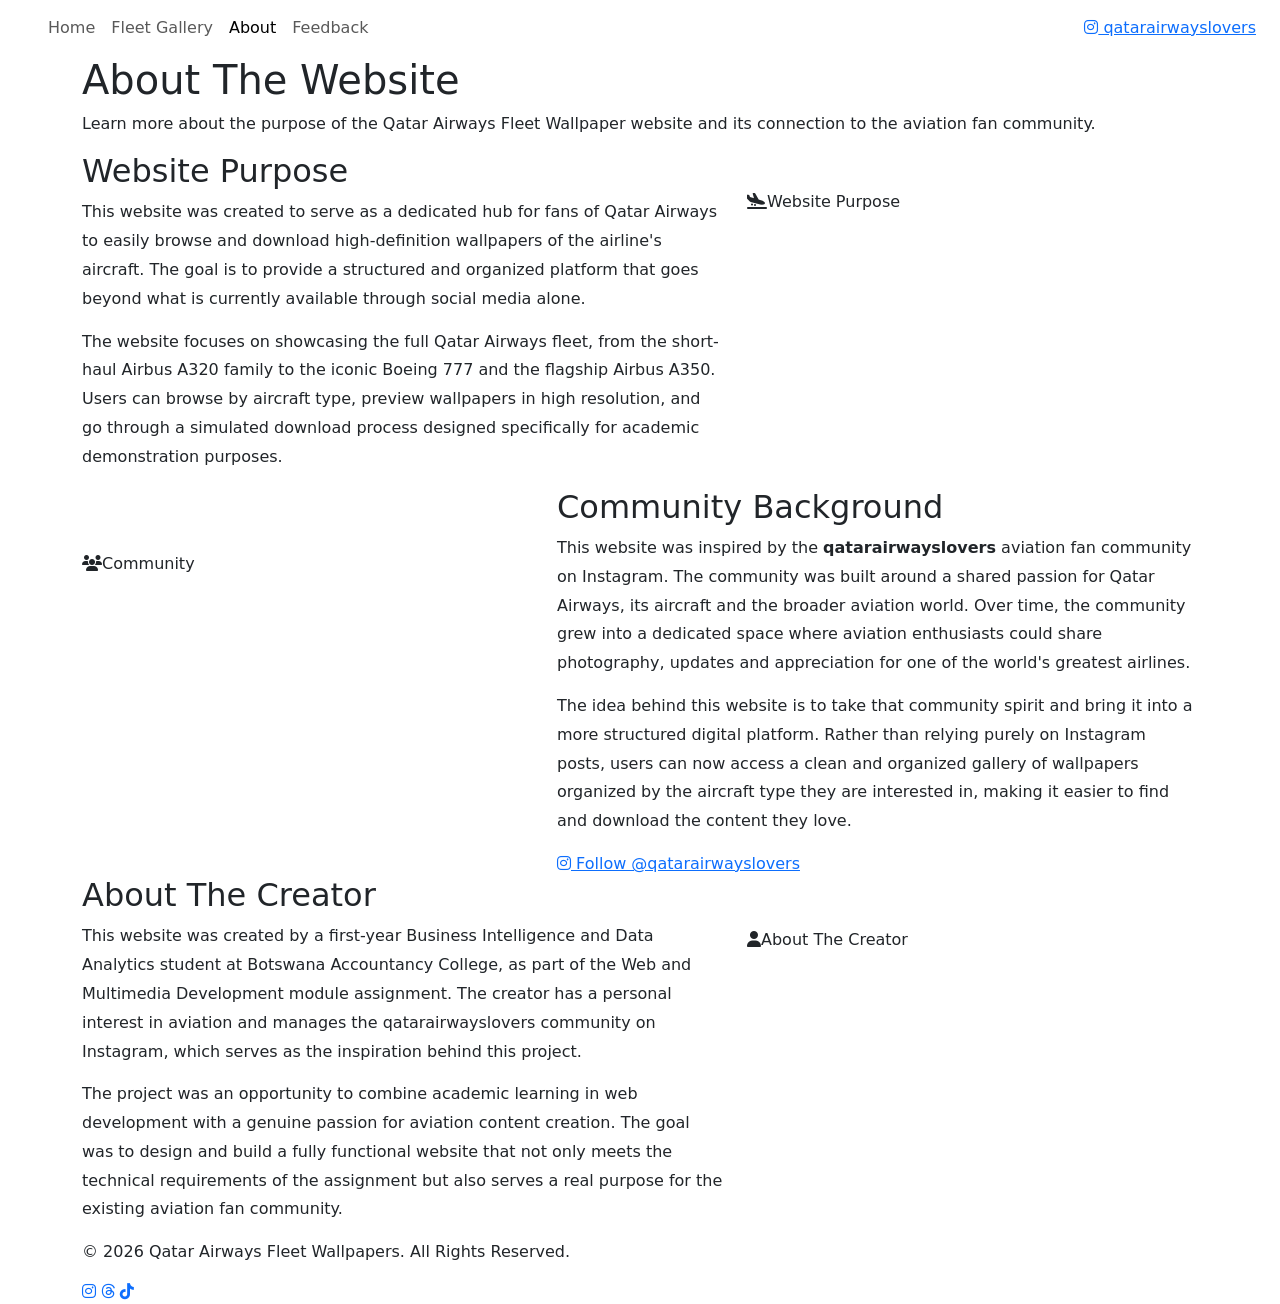
==== about.html @ 588c4b6b "Added actual wensite code" ====
<!DOCTYPE html>
<html lang="en">
<head>
  <meta charset="UTF-8">
  <meta name="viewport" content="width=device-width, initial-scale=1.0">
  <meta name="description" content="Learn about the Qatar Airways Fleet Wallpaper website and its connection to the aviation fan community.">
  <title>About — Qatar Airways Fleet Wallpapers</title>
  <link href="https://cdn.jsdelivr.net/npm/bootstrap@5.3.2/dist/css/bootstrap.min.css" rel="stylesheet">
  <link href="https://cdnjs.cloudflare.com/ajax/libs/font-awesome/6.5.0/css/all.min.css" rel="stylesheet">
  <link href="https://fonts.googleapis.com/css2?family=Inter:wght@300;400;500;600;700&display=swap" rel="stylesheet">
  <link rel="stylesheet" href="style.css">
</head>
<body>

<header>
  <nav class="navbar navbar-expand-lg site-nav" id="mainNav">
    <div class="container-fluid px-4">
      <a class="navbar-brand" href="index.html">
        <img src="assets/images/logo.jpeg" alt="Qatar Airways Lovers Community Logo" class="logo-img" onerror="this.style.display='none'">
      </a>
      <button class="navbar-toggler border-0" type="button" data-bs-toggle="collapse" data-bs-target="#navMenu" aria-controls="navMenu" aria-expanded="false" aria-label="Toggle navigation">
        <span class="navbar-toggler-icon"></span>
      </button>
      <div class="collapse navbar-collapse" id="navMenu">
        <ul class="navbar-nav me-auto mb-2 mb-lg-0">
          <li class="nav-item"><a class="nav-link" href="index.html">Home</a></li>
          <li class="nav-item"><a class="nav-link" href="fleet.html">Fleet Gallery</a></li>
          <li class="nav-item"><a class="nav-link active" aria-current="page" href="about.html">About</a></li>
          <li class="nav-item"><a class="nav-link" href="feedback.html">Feedback</a></li>
        </ul>
        <a href="https://instagram.com/qatarairwayslovers" target="_blank" rel="noopener noreferrer" class="ig-btn">
          <i class="fab fa-instagram"></i> qatarairwayslovers
        </a>
      </div>
    </div>
  </nav>
</header>

<main>

  <!-- PAGE BANNER -->
  <div class="page-banner">
    <div class="container">
      <h1 class="fade-up">About The Website</h1>
      <p class="fade-up delay-1">Learn more about the purpose of the Qatar Airways Fleet Wallpaper website and its connection to the aviation fan community.</p>
    </div>
  </div>

  <!-- WEBSITE PURPOSE -->
  <section class="about-section" id="purpose">
    <div class="container">
      <div class="row align-items-center gy-4">
        <div class="col-lg-7 fade-up">
          <h2 class="section-title">Website Purpose</h2>
          <p style="color:var(--grey-text); line-height:1.8; margin-bottom:14px;">
            This website was created to serve as a dedicated hub for fans of Qatar Airways to easily browse and download high-definition wallpapers of the airline's aircraft. The goal is to provide a structured and organized platform that goes beyond what is currently available through social media alone.
          </p>
          <p style="color:var(--grey-text); line-height:1.8;">
            The website focuses on showcasing the full Qatar Airways fleet, from the short-haul Airbus A320 family to the iconic Boeing 777 and the flagship Airbus A350. Users can browse by aircraft type, preview wallpapers in high resolution, and go through a simulated download process designed specifically for academic demonstration purposes.
          </p>
        </div>
        <div class="col-lg-5 fade-up delay-1">
          <div class="about-img-box">
            <img src="assets/images/about-purpose.jpg" alt="Qatar Airways aircraft on the tarmac" loading="lazy"
              onerror="this.outerHTML='<div class=\'img-ph\' style=\'height:260px\'><i class=\'fa fa-plane-arrival\'></i><span>Website Purpose</span></div>'">
          </div>
        </div>
      </div>
    </div>
  </section>

  <!-- COMMUNITY BACKGROUND -->
  <section class="about-section" id="community">
    <div class="container">
      <div class="row align-items-center gy-4 flex-lg-row-reverse">
        <div class="col-lg-7 fade-up">
          <h2 class="section-title">Community Background</h2>
          <p style="color:var(--grey-text); line-height:1.8; margin-bottom:14px;">
            This website was inspired by the <strong>qatarairwayslovers</strong> aviation fan community on Instagram. The community was built around a shared passion for Qatar Airways, its aircraft and the broader aviation world. Over time, the community grew into a dedicated space where aviation enthusiasts could share photography, updates and appreciation for one of the world's greatest airlines.
          </p>
          <p style="color:var(--grey-text); line-height:1.8;">
            The idea behind this website is to take that community spirit and bring it into a more structured digital platform. Rather than relying purely on Instagram posts, users can now access a clean and organized gallery of wallpapers organized by the aircraft type they are interested in, making it easier to find and download the content they love.
          </p>
          <div class="mt-3">
            <a href="https://instagram.com/qatarairwayslovers" target="_blank" rel="noopener noreferrer" class="ig-btn">
              <i class="fab fa-instagram"></i> Follow @qatarairwayslovers
            </a>
          </div>
        </div>
        <div class="col-lg-5 fade-up delay-1">
          <div class="about-img-box">
            <img src="assets/images/logo.jpeg" alt="Qatar Airways Lovers Aviation Community Logo" loading="lazy"
              onerror="this.outerHTML='<div class=\'img-ph\' style=\'height:260px\'><i class=\'fa fa-users\'></i><span>Community</span></div>'" style="object-fit:contain; padding:20px; background:#f5f5f5;">
          </div>
        </div>
      </div>
    </div>
  </section>

  <!-- ABOUT THE CREATOR -->
  <section class="about-section" id="creator">
    <div class="container">
      <div class="row align-items-center gy-4">
        <div class="col-lg-7 fade-up">
          <h2 class="section-title">About The Creator</h2>
          <p style="color:var(--grey-text); line-height:1.8; margin-bottom:14px;">
            This website was created by a first-year Business Intelligence and Data Analytics student at Botswana Accountancy College, as part of the Web and Multimedia Development module assignment. The creator has a personal interest in aviation and manages the qatarairwayslovers community on Instagram, which serves as the inspiration behind this project.
          </p>
          <p style="color:var(--grey-text); line-height:1.8;">
            The project was an opportunity to combine academic learning in web development with a genuine passion for aviation content creation. The goal was to design and build a fully functional website that not only meets the technical requirements of the assignment but also serves a real purpose for the existing aviation fan community.
          </p>
        </div>
        <div class="col-lg-5 fade-up delay-1">
          <div class="about-img-box">
            <img src="assets/images/about-creator.jpg" alt="Website creator" loading="lazy"
              onerror="this.outerHTML='<div class=\'img-ph\' style=\'height:260px\'><i class=\'fa fa-user\'></i><span>About The Creator</span></div>'">
          </div>
        </div>
      </div>
    </div>
  </section>

</main>

<footer class="site-footer">
  <div class="container">
    <div class="footer-inner">
      <address class="footer-copy">&copy; <time datetime="2026">2026</time> Qatar Airways Fleet Wallpapers. All Rights Reserved.</address>
      <nav aria-label="Social media links">
        <div class="footer-socials">
          <a href="https://instagram.com/qatarairwayslovers" target="_blank" rel="noopener noreferrer" class="social-link ig" aria-label="Instagram"><i class="fab fa-instagram"></i></a>
          <a href="#" class="social-link" aria-label="Threads"><i class="fab fa-threads"></i></a>
          <a href="#" class="social-link" aria-label="TikTok"><i class="fab fa-tiktok"></i></a>
        </div>
      </nav>
    </div>
  </div>
</footer>

<script src="https://cdn.jsdelivr.net/npm/bootstrap@5.3.2/dist/js/bootstrap.bundle.min.js"></script>
<script src="script.js"></script>
</body>
</html>
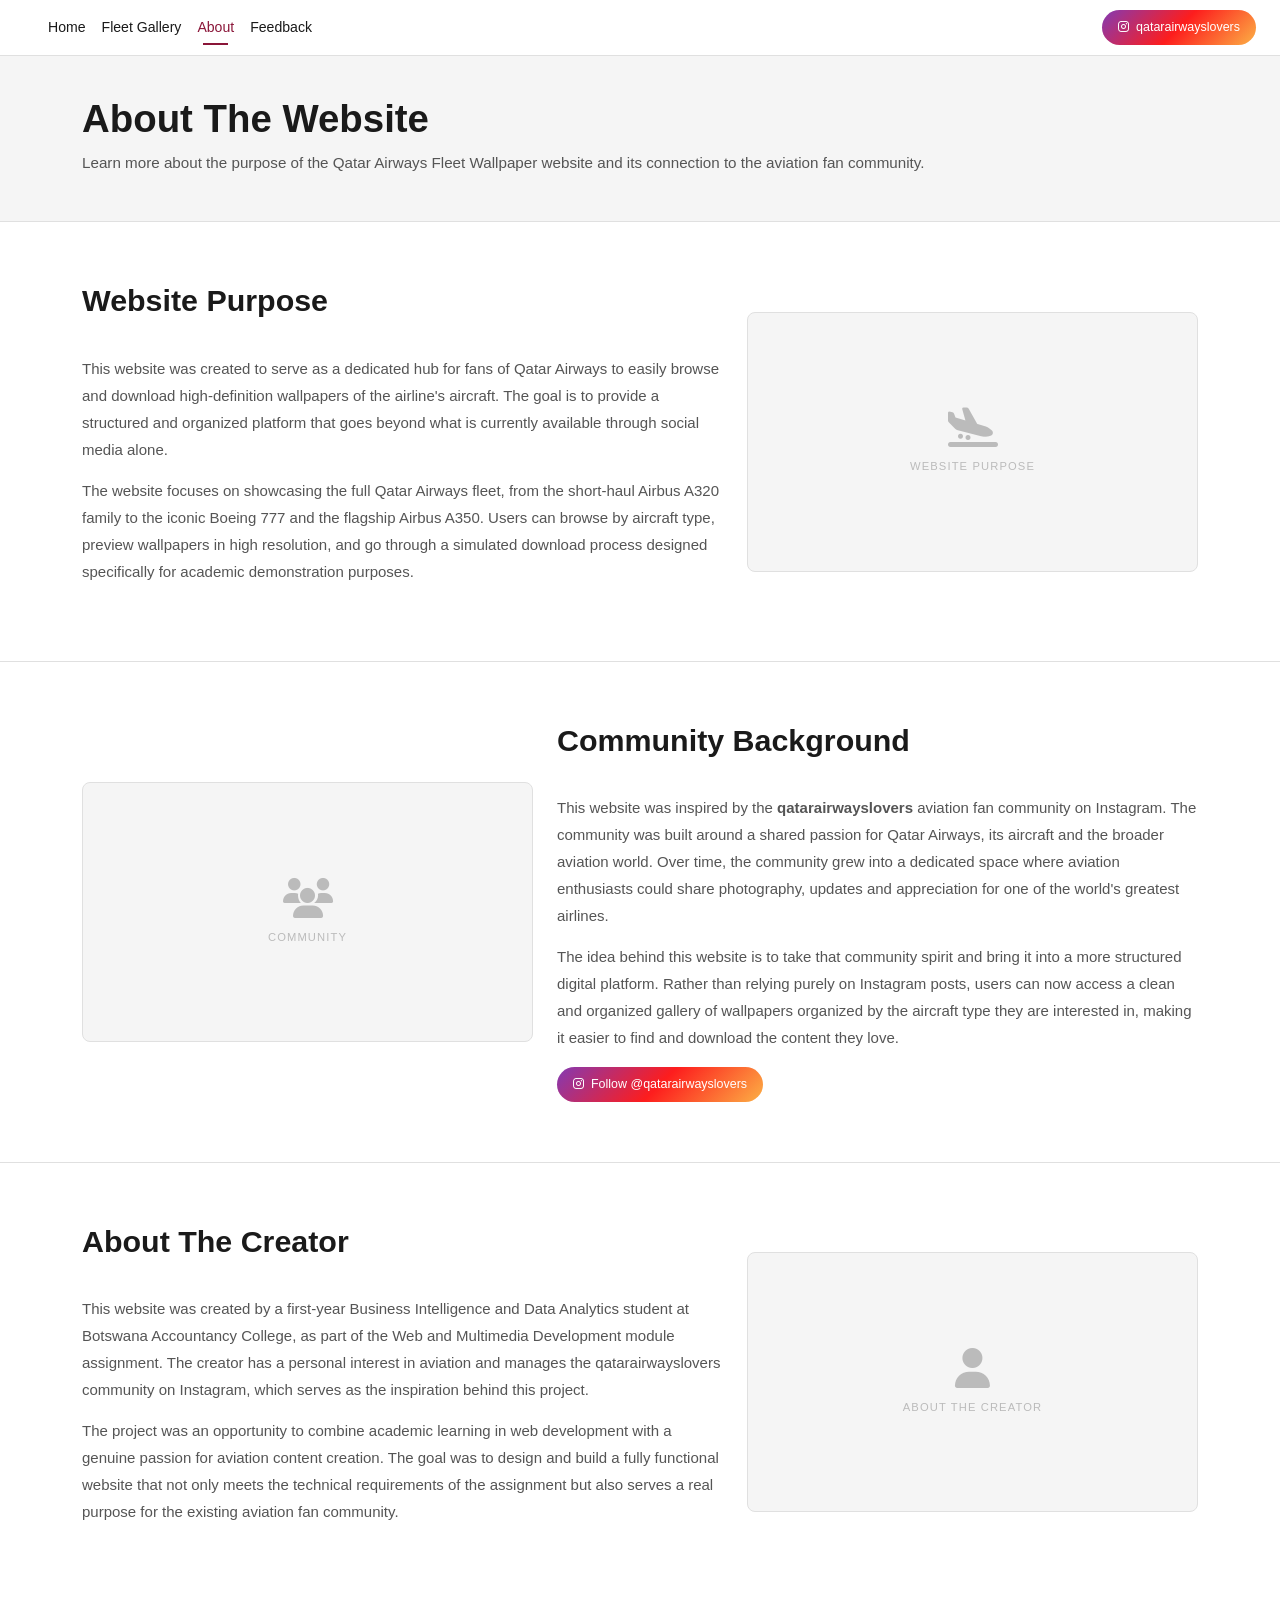
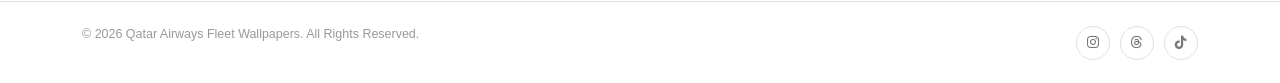
==== commit 88e2007d: "Updated WMD Website" ====
--- a/about.html
+++ b/about.html
@@ -8,7 +8,7 @@
   <link href="https://cdn.jsdelivr.net/npm/bootstrap@5.3.2/dist/css/bootstrap.min.css" rel="stylesheet">
   <link href="https://cdnjs.cloudflare.com/ajax/libs/font-awesome/6.5.0/css/all.min.css" rel="stylesheet">
   <link href="https://fonts.googleapis.com/css2?family=Inter:wght@300;400;500;600;700&display=swap" rel="stylesheet">
-  <link rel="stylesheet" href="style.css">
+  <link rel="stylesheet" href="css/style.css">
 </head>
 <body>
 
@@ -24,7 +24,7 @@
       <div class="collapse navbar-collapse" id="navMenu">
         <ul class="navbar-nav me-auto mb-2 mb-lg-0">
           <li class="nav-item"><a class="nav-link" href="index.html">Home</a></li>
-          <li class="nav-item"><a class="nav-link" href="fleet.html">Fleet Gallery</a></li>
+          <li class="nav-item"><a class="nav-link" href="fleet gallery.html">Fleet Gallery</a></li>
           <li class="nav-item"><a class="nav-link active" aria-current="page" href="about.html">About</a></li>
           <li class="nav-item"><a class="nav-link" href="feedback.html">Feedback</a></li>
         </ul>
@@ -137,7 +137,6 @@
   </div>
 </footer>
 
-<script src="https://cdn.jsdelivr.net/npm/bootstrap@5.3.2/dist/js/bootstrap.bundle.min.js"></script>
-<script src="script.js"></script>
+<script src="js/main.js"></script>
 </body>
 </html>
--- a/css/style.css
+++ b/css/style.css
@@ -0,0 +1,177 @@
+/* Qatar Airways Fleet Wallpapers — style.css | BIDA25-238 */
+:root{--maroon:#8A1538;--maroon-dark:#6B1029;--dark:#1a1a1a;--white:#fff;--grey-bg:#f5f5f5;--grey-mid:#e0e0e0;--grey-text:#555;--font:'Inter',sans-serif;--radius:8px;--tr:0.35s ease;--sh:0 4px 18px rgba(0,0,0,.10);--sh-lg:0 12px 36px rgba(0,0,0,.16)}
+*,*::before,*::after{box-sizing:border-box;margin:0;padding:0}
+html{scroll-behavior:smooth}
+body{font-family:var(--font);font-size:15px;color:var(--dark);background:var(--white);line-height:1.65}
+a{text-decoration:none;color:inherit}
+img{max-width:100%;display:block}
+address{font-style:normal}
+/* NAV */
+.site-nav{position:sticky;top:0;z-index:999;background:var(--white);border-bottom:1px solid var(--grey-mid);padding:10px 0;transition:box-shadow var(--tr)}
+.site-nav.scrolled{box-shadow:var(--sh)}
+.site-nav .logo-img{width:32px;height:32px;border-radius:50%;object-fit:cover;border:1px solid var(--grey-mid)}
+.site-nav .nav-link{font-size:.88rem;font-weight:500;color:var(--dark);padding:6px 14px;position:relative;transition:color var(--tr)}
+.site-nav .nav-link::after{content:'';position:absolute;bottom:0;left:14px;width:0;height:2px;background:var(--maroon);transition:width var(--tr)}
+.site-nav .nav-link:hover,.site-nav .nav-link.active{color:var(--maroon)}
+.site-nav .nav-link:hover::after,.site-nav .nav-link.active::after{width:calc(100% - 28px)}
+.ig-btn{display:inline-flex;align-items:center;gap:7px;background:linear-gradient(135deg,#833ab4,#fd1d1d,#fcb045);color:#fff;font-size:.78rem;font-weight:500;padding:7px 16px;border-radius:50px;transition:transform var(--tr),box-shadow var(--tr)}
+.ig-btn:hover{color:#fff;transform:translateY(-2px);box-shadow:0 6px 18px rgba(253,29,29,.3)}
+/* BANNER */
+.page-banner{background:var(--grey-bg);border-bottom:1px solid var(--grey-mid);padding:40px 0 30px}
+.page-banner h1{font-size:clamp(1.6rem,3.5vw,2.4rem);font-weight:700;margin-bottom:8px}
+.page-banner p{font-size:.95rem;color:var(--grey-text)}
+/* SECTION TITLE */
+.section-title{font-size:clamp(1.3rem,3vw,1.9rem);font-weight:700;margin-bottom:36px}
+/* BUTTONS */
+.btn-dark-pill{display:inline-block;background:var(--dark);color:var(--white);font-size:.83rem;font-weight:600;padding:11px 26px;border-radius:50px;border:2px solid var(--dark);transition:background var(--tr),color var(--tr),border-color var(--tr),transform var(--tr)}
+.btn-dark-pill:hover{background:var(--maroon);border-color:var(--maroon);color:var(--white);transform:translateY(-2px)}
+.btn-outline-pill{display:inline-block;background:transparent;color:var(--dark);font-size:.83rem;font-weight:500;padding:11px 26px;border-radius:50px;border:2px solid var(--grey-mid);transition:border-color var(--tr),color var(--tr),transform var(--tr)}
+.btn-outline-pill:hover{border-color:var(--dark);color:var(--dark);transform:translateY(-2px)}
+.btn-maroon{display:inline-flex;align-items:center;gap:8px;background:var(--maroon);color:var(--white);font-size:.83rem;font-weight:600;padding:11px 26px;border-radius:50px;border:2px solid var(--maroon);cursor:pointer;transition:background var(--tr),transform var(--tr),box-shadow var(--tr)}
+.btn-maroon:hover{background:var(--maroon-dark);color:var(--white);transform:translateY(-2px);box-shadow:0 6px 20px rgba(138,21,56,.3)}
+/* HERO */
+.hero-section{padding:80px 0 70px}
+.hero-title{font-size:clamp(2rem,5vw,3rem);font-weight:700;line-height:1.1;margin-bottom:18px}
+.hero-sub{font-size:1rem;color:var(--grey-text);margin-bottom:28px}
+.hero-tagline{font-size:.85rem;color:#999;font-style:italic;margin-top:16px}
+.hero-img-box{border-radius:var(--radius);overflow:hidden;background:var(--grey-bg);border:1px solid var(--grey-mid)}
+.hero-img-box img{width:100%;height:360px;object-fit:cover;transition:transform .7s ease}
+.hero-img-box:hover img{transform:scale(1.04)}
+/* PLACEHOLDER */
+.img-ph{display:flex;flex-direction:column;align-items:center;justify-content:center;gap:10px;color:#bbb;background:var(--grey-bg)}
+.img-ph i{font-size:2.5rem}
+.img-ph span{font-size:.7rem;letter-spacing:.1em;text-transform:uppercase}
+/* FLEET CARDS */
+.fleet-section{padding:70px 0}
+.wallpapers-section{padding:70px 0;background:var(--grey-bg)}
+.fleet-card{border:1px solid var(--grey-mid);border-radius:var(--radius);overflow:hidden;background:var(--white);box-shadow:var(--sh);height:100%;transition:transform var(--tr),box-shadow var(--tr),border-color var(--tr)}
+.fleet-card:hover{transform:translateY(-8px);box-shadow:var(--sh-lg);border-color:rgba(138,21,56,.25)}
+.fleet-card-img{overflow:hidden;height:200px;background:var(--grey-bg)}
+.fleet-card-img img{width:100%;height:100%;object-fit:cover;transition:transform .7s ease}
+.fleet-card:hover .fleet-card-img img{transform:scale(1.08)}
+.fleet-card-body{padding:20px}
+.fleet-card-title{font-size:1.05rem;font-weight:700;margin-bottom:14px}
+/* WALLPAPER CARDS */
+.wp-card{border:1px solid var(--grey-mid);border-radius:var(--radius);overflow:hidden;background:var(--white);box-shadow:var(--sh);transition:transform var(--tr),box-shadow var(--tr)}
+.wp-card:hover{transform:translateY(-6px);box-shadow:var(--sh-lg)}
+.wp-img-wrap{position:relative;overflow:hidden;height:190px;background:var(--grey-bg)}
+.wp-img-wrap img{width:100%;height:100%;object-fit:cover;transition:transform .7s ease}
+.wp-card:hover .wp-img-wrap img{transform:scale(1.07)}
+.wp-overlay{position:absolute;inset:0;background:rgba(0,0,0,.48);display:flex;align-items:center;justify-content:center;opacity:0;transition:opacity var(--tr)}
+.wp-card:hover .wp-overlay{opacity:1}
+.wp-caption{font-size:.85rem;color:var(--grey-text);padding:12px 16px;text-align:center}
+/* START BROWSING */
+.btn-start-browsing{background:var(--grey-bg);color:var(--dark);font-size:1.05rem;font-weight:600;padding:16px 60px;border-radius:var(--radius);border:1px solid var(--grey-mid);display:inline-block;transition:background var(--tr),color var(--tr),transform var(--tr),box-shadow var(--tr)}
+.btn-start-browsing:hover{background:var(--dark);color:var(--white);transform:translateY(-3px);box-shadow:var(--sh-lg)}
+/* GALLERY */
+.gallery-section{padding:60px 0}
+.search-wrap{display:flex;gap:12px;flex-wrap:wrap;justify-content:flex-end;margin-bottom:40px}
+.search-input{flex:1;min-width:180px;max-width:280px;padding:10px 16px;border:1px solid var(--grey-mid);border-radius:50px;font-size:.88rem;background:var(--white);transition:border-color var(--tr),box-shadow var(--tr)}
+.search-input:focus{outline:none;border-color:var(--maroon);box-shadow:0 0 0 3px rgba(138,21,56,.1)}
+.filter-select{padding:10px 16px;border:1px solid var(--grey-mid);border-radius:50px;font-size:.88rem;background:var(--white);cursor:pointer}
+.aircraft-cat-card{border:1px solid var(--grey-mid);border-radius:var(--radius);overflow:hidden;background:var(--white);text-align:center;cursor:pointer;box-shadow:var(--sh);transition:transform var(--tr),box-shadow var(--tr),border-color var(--tr)}
+.aircraft-cat-card:hover{transform:translateY(-6px);box-shadow:var(--sh-lg);border-color:rgba(138,21,56,.2)}
+.aircraft-cat-img{height:160px;background:var(--grey-bg);overflow:hidden}
+.aircraft-cat-img img{width:100%;height:100%;object-fit:cover;transition:transform .7s ease}
+.aircraft-cat-card:hover .aircraft-cat-img img{transform:scale(1.08)}
+.aircraft-cat-label{display:inline-block;background:var(--dark);color:var(--white);font-size:.82rem;font-weight:600;padding:8px 20px;border-radius:50px;margin:14px 0 16px;transition:background var(--tr)}
+.aircraft-cat-card:hover .aircraft-cat-label{background:var(--maroon)}
+.explore-card{border:1px solid var(--grey-mid);border-radius:var(--radius);background:var(--grey-bg);text-align:center;padding:28px 20px;transition:transform var(--tr),box-shadow var(--tr)}
+.explore-card:hover{transform:translateY(-4px);box-shadow:var(--sh)}
+.explore-card-img{height:120px;background:var(--grey-mid);border-radius:var(--radius);display:flex;align-items:center;justify-content:center;margin-bottom:14px}
+.explore-card-img i{font-size:2.5rem;color:#bbb}
+.explore-label{font-size:.85rem;color:var(--grey-text);margin-bottom:14px}
+.explore-browse-btn{display:block;width:100%;background:var(--grey-mid);color:var(--dark);font-size:1rem;font-weight:600;padding:11px;border-radius:var(--radius);border:none;cursor:pointer;transition:background var(--tr),color var(--tr)}
+.explore-browse-btn:hover{background:var(--dark);color:var(--white)}
+/* ABOUT */
+.about-section{padding:60px 0;border-bottom:1px solid var(--grey-mid)}
+.about-section:last-of-type{border-bottom:none}
+.about-img-box{background:var(--grey-bg);border:1px solid var(--grey-mid);border-radius:var(--radius);height:260px;display:flex;align-items:center;justify-content:center;overflow:hidden}
+.about-img-box img{width:100%;height:100%;object-fit:cover}
+/* FEEDBACK */
+.feedback-section{padding:60px 0}
+.feedback-card{background:var(--grey-bg);border:1px solid var(--grey-mid);border-radius:var(--radius);padding:32px}
+.feedback-card-header{display:flex;align-items:flex-start;gap:14px;margin-bottom:24px}
+.chat-icon{width:52px;height:52px;border:1px solid var(--grey-mid);background:var(--white);border-radius:var(--radius);display:flex;align-items:center;justify-content:center;font-size:1.4rem;flex-shrink:0}
+.feedback-card-header h3{font-size:1.1rem;font-weight:700;margin-bottom:4px}
+.feedback-card-header p{font-size:.85rem;color:var(--grey-text)}
+.form-label{font-size:.85rem;font-weight:600;margin-bottom:5px;display:block}
+.form-control{width:100%;padding:10px 14px;border:1px solid var(--grey-mid);border-radius:var(--radius);font-size:.88rem;background:var(--white);font-family:var(--font);transition:border-color var(--tr),box-shadow var(--tr)}
+.form-control:focus{outline:none;border-color:var(--maroon);box-shadow:0 0 0 3px rgba(138,21,56,.1)}
+.form-group{margin-bottom:16px}
+.form-error{font-size:.75rem;color:#c0392b;margin-top:4px;display:none}
+.form-error.show{display:block}
+.form-note{font-size:.75rem;color:#aaa;margin-top:8px}
+.info-sidebar{display:flex;flex-direction:column;gap:0}
+.info-card{background:var(--grey-bg);border:1px solid var(--grey-mid);padding:18px 20px}
+.info-card:first-child{border-radius:var(--radius) var(--radius) 0 0}
+.info-card:last-child{border-radius:0 0 var(--radius) var(--radius)}
+.info-card+.info-card{border-top:none}
+.info-header{font-weight:700;font-size:.88rem;margin-bottom:6px;color:var(--dark)}
+.info-icon-row{display:flex;align-items:center;gap:10px;margin-bottom:6px}
+.icon-circle{width:36px;height:36px;border-radius:50%;display:flex;align-items:center;justify-content:center;font-size:.9rem;flex-shrink:0}
+.ic-blue{background:#dbeafe;color:#1e40af}
+.ic-dark{background:var(--dark);color:var(--white)}
+.ic-clock{background:#f3f4f6;color:var(--dark)}
+.ic-ig{background:linear-gradient(135deg,#833ab4,#fd1d1d,#fcb045);color:var(--white)}
+.info-card p{font-size:.82rem;color:var(--grey-text)}
+/* AIRCRAFT DETAIL */
+.aircraft-section{padding:60px 0}
+.aircraft-main-img{background:var(--grey-bg);border:1px solid var(--grey-mid);border-radius:var(--radius);overflow:hidden;height:340px;display:flex;align-items:center;justify-content:center}
+.aircraft-main-img img{width:100%;height:100%;object-fit:cover;transition:opacity .3s ease}
+.thumb-strip{display:flex;gap:8px;margin-top:10px}
+.thumb-item{flex:1;height:62px;background:var(--grey-bg);border:2px solid var(--grey-mid);border-radius:6px;overflow:hidden;cursor:pointer;transition:border-color var(--tr)}
+.thumb-item:hover,.thumb-item.active-thumb{border-color:var(--maroon)}
+.thumb-item img{width:100%;height:100%;object-fit:cover}
+.wallpaper-info-panel{background:var(--grey-bg);border:1px solid var(--grey-mid);border-radius:var(--radius);padding:22px;height:100%}
+.wallpaper-info-panel h3{font-size:1rem;font-weight:700;margin-bottom:14px}
+.info-row{margin-bottom:10px;font-size:.88rem}
+.info-row strong{font-weight:600}
+.thumb-gallery{display:grid;grid-template-columns:repeat(4,1fr);gap:10px}
+.thumb-gallery-item{background:var(--grey-bg);border:1px solid var(--grey-mid);border-radius:6px;height:90px;overflow:hidden;cursor:pointer;transition:border-color var(--tr),transform var(--tr)}
+.thumb-gallery-item:hover{border-color:var(--maroon);transform:scale(1.04)}
+.thumb-gallery-item img{width:100%;height:100%;object-fit:cover}
+.more-wallpaper-card{border:1px solid var(--grey-mid);border-radius:var(--radius);overflow:hidden;background:var(--white);box-shadow:var(--sh);transition:transform var(--tr),box-shadow var(--tr)}
+.more-wallpaper-card:hover{transform:translateY(-5px);box-shadow:var(--sh-lg)}
+.more-wp-img{height:140px;background:var(--grey-bg);display:flex;align-items:center;justify-content:center;overflow:hidden}
+.more-wp-img img{width:100%;height:100%;object-fit:cover}
+.more-wp-body{padding:14px}
+.more-wp-title{font-size:.92rem;font-weight:700;margin-bottom:3px}
+.more-wp-sub{font-size:.78rem;color:var(--grey-text)}
+/* DOWNLOAD */
+.download-section{padding:60px 0}
+.download-preview{background:var(--grey-bg);border:1px solid var(--grey-mid);border-radius:var(--radius);height:300px;display:flex;align-items:center;justify-content:center;overflow:hidden}
+.download-preview img{width:100%;height:100%;object-fit:cover}
+.dl-res-label{text-align:center;font-size:1rem;color:#aaa;font-weight:500;margin-top:10px}
+.order-panel{background:var(--grey-bg);border:1px solid var(--grey-mid);border-radius:var(--radius);padding:22px;height:100%}
+.order-panel h4{font-size:1rem;font-weight:700;text-align:center;margin-bottom:18px}
+.order-row{margin-bottom:12px;font-size:.88rem}
+.order-row strong{font-weight:600}
+.order-line{height:1px;background:var(--grey-mid);margin:16px 0}
+.order-payment p{font-size:.85rem;color:var(--grey-text);margin-top:4px}
+.user-info-card{background:var(--grey-bg);border:1px solid var(--grey-mid);border-radius:var(--radius);padding:26px}
+.user-info-card h3{font-size:1.05rem;font-weight:700;margin-bottom:20px}
+.confirm-row{display:flex;align-items:center;justify-content:space-between;flex-wrap:wrap;gap:10px;margin-top:6px}
+.sim-note{font-size:.75rem;color:#aaa}
+/* TOAST */
+.toast-msg{position:fixed;bottom:28px;right:28px;z-index:9999;background:#166534;color:#fff;padding:14px 22px;border-radius:var(--radius);font-size:.88rem;font-weight:500;box-shadow:var(--sh-lg);transform:translateY(80px);opacity:0;transition:transform .4s ease,opacity .4s ease}
+.toast-msg.show{transform:translateY(0);opacity:1}
+/* FOOTER */
+.site-footer{background:var(--white);border-top:1px solid var(--grey-mid);padding:22px 0}
+.footer-inner{display:flex;align-items:center;justify-content:space-between;flex-wrap:wrap;gap:12px}
+.footer-copy{font-size:.78rem;color:#999}
+.footer-socials{display:flex;gap:10px}
+.social-link{width:34px;height:34px;border-radius:50%;border:1px solid var(--grey-mid);display:flex;align-items:center;justify-content:center;color:#777;font-size:.85rem;transition:border-color var(--tr),color var(--tr),transform var(--tr)}
+.social-link:hover{border-color:var(--dark);color:var(--dark);transform:translateY(-2px)}
+.social-link.ig:hover{background:linear-gradient(135deg,#833ab4,#fd1d1d,#fcb045);border-color:transparent;color:#fff}
+/* ANIMATIONS */
+@keyframes fadeUp{from{opacity:0;transform:translateY(28px)}to{opacity:1;transform:translateY(0)}}
+.fade-up{opacity:0;transform:translateY(28px);transition:opacity .7s ease,transform .7s ease}
+.fade-up.visible{opacity:1;transform:translateY(0)}
+.delay-1{transition-delay:.12s}
+.delay-2{transition-delay:.24s}
+.delay-3{transition-delay:.36s}
+/* MEDIA QUERIES */
+@media(max-width:991px){.ig-btn{font-size:.72rem;padding:6px 12px}.hero-section{padding:55px 0 45px}.hero-title{font-size:2.2rem}}
+@media(max-width:767px){.hero-title{font-size:1.8rem}.hero-img-box img{height:240px}.fleet-section,.wallpapers-section{padding:50px 0}.thumb-gallery{grid-template-columns:repeat(2,1fr)}.footer-inner{justify-content:center;text-align:center}.feedback-card{padding:22px}.user-info-card{padding:20px}}
+@media(max-width:480px){.hero-title{font-size:1.6rem}.btn-dark-pill,.btn-outline-pill{display:block;width:100%;text-align:center}.btn-start-browsing{padding:14px 30px}.thumb-gallery{grid-template-columns:1fr 1fr}}
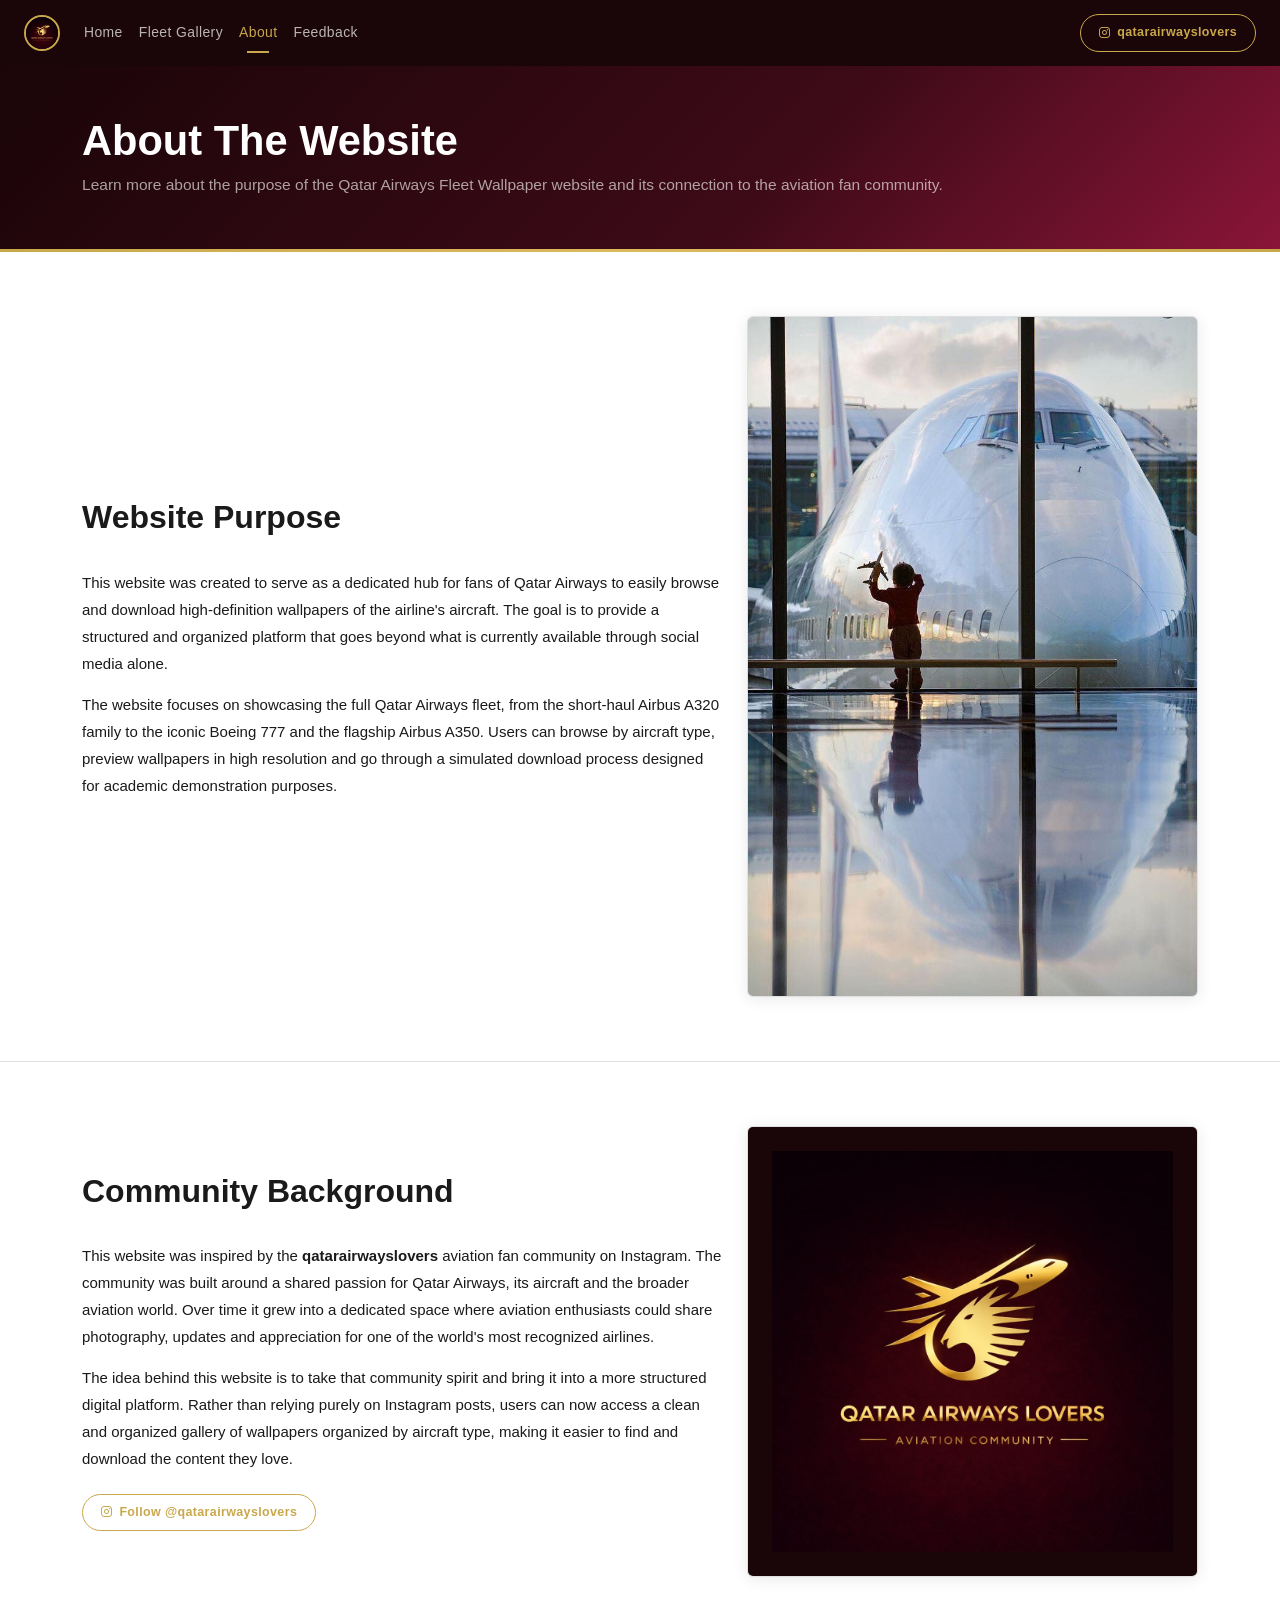
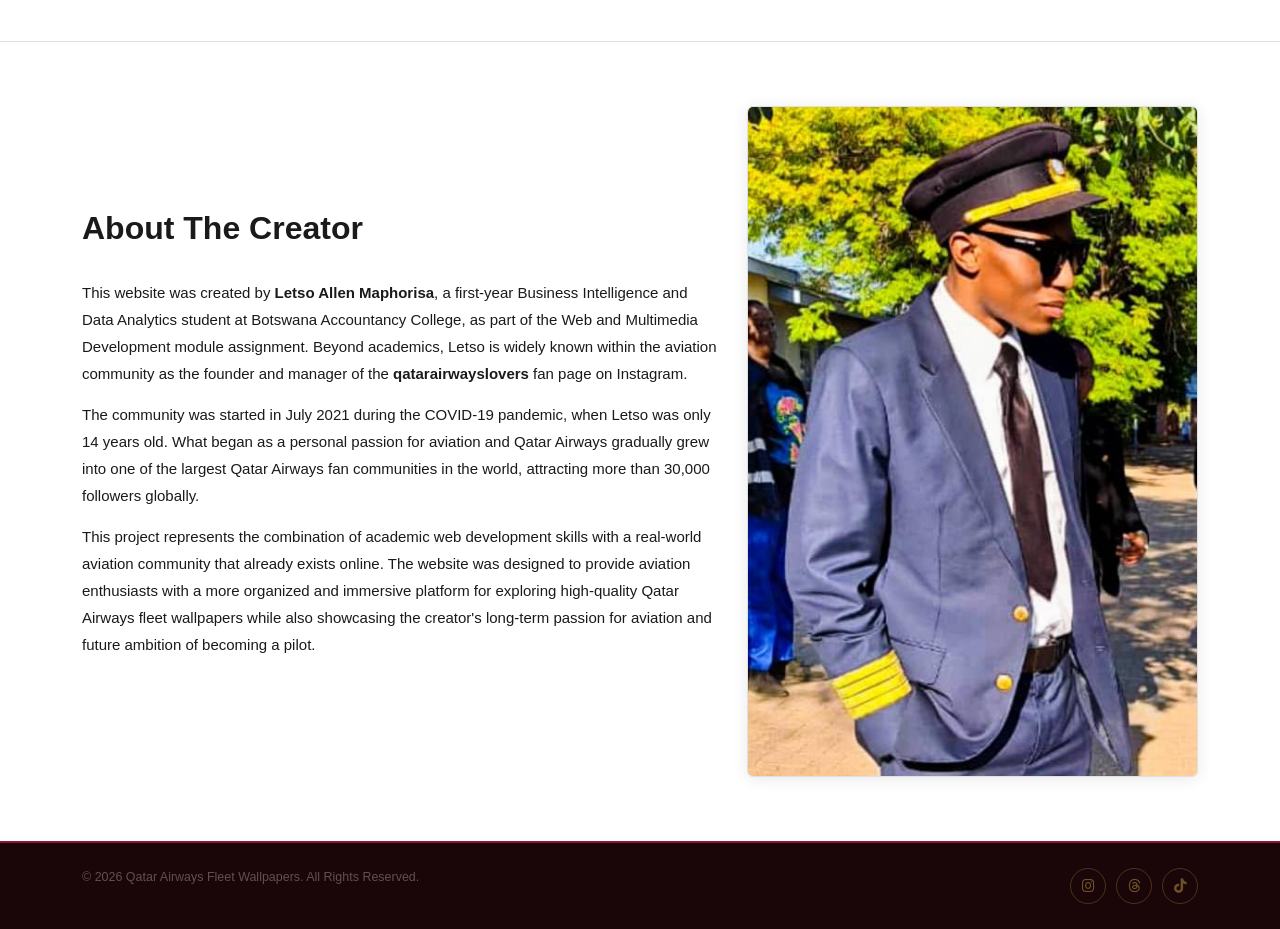
==== commit 7864d914: "Complete Full Website Updates" ====
--- a/about.html
+++ b/about.html
@@ -3,34 +3,88 @@
 <head>
   <meta charset="UTF-8">
   <meta name="viewport" content="width=device-width, initial-scale=1.0">
-  <meta name="description" content="Learn about the Qatar Airways Fleet Wallpaper website and its connection to the aviation fan community.">
   <title>About — Qatar Airways Fleet Wallpapers</title>
+
   <link href="https://cdn.jsdelivr.net/npm/bootstrap@5.3.2/dist/css/bootstrap.min.css" rel="stylesheet">
   <link href="https://cdnjs.cloudflare.com/ajax/libs/font-awesome/6.5.0/css/all.min.css" rel="stylesheet">
   <link href="https://fonts.googleapis.com/css2?family=Inter:wght@300;400;500;600;700&display=swap" rel="stylesheet">
+
   <link rel="stylesheet" href="css/style.css">
+
+  <style>
+    /* All about-img-box containers grow to fit their image fully —
+       no fixed height, no cropping, no object-fit tricks needed. */
+    .about-img-box {
+      border-radius: var(--radius, 12px);
+      overflow: hidden;
+      height: auto;
+      background: var(--light-grey, #f5f5f5);
+      box-shadow: var(--shadow, 0 4px 20px rgba(0,0,0,.08));
+    }
+
+    .about-img-box img {
+      width: 100%;
+      height: auto;
+      display: block;
+    }
+
+    /* Community logo — dark background with padding */
+    #community .about-img-box img {
+      padding: 24px;
+      background: #1a0508;
+    }
+  </style>
 </head>
+
 <body>
 
 <header>
   <nav class="navbar navbar-expand-lg site-nav" id="mainNav">
     <div class="container-fluid px-4">
+
       <a class="navbar-brand" href="index.html">
-        <img src="assets/images/logo.jpeg" alt="Qatar Airways Lovers Community Logo" class="logo-img" onerror="this.style.display='none'">
+        <img src="images/qr lovers logo/QR Lovers Community Logo.jpeg"
+             alt="Qatar Airways Lovers Logo"
+             class="logo-img"
+             onerror="this.style.display='none'">
       </a>
-      <button class="navbar-toggler border-0" type="button" data-bs-toggle="collapse" data-bs-target="#navMenu" aria-controls="navMenu" aria-expanded="false" aria-label="Toggle navigation">
+
+      <button class="navbar-toggler border-0"
+              type="button"
+              data-bs-toggle="collapse"
+              data-bs-target="#navMenu"
+              aria-expanded="false"
+              aria-label="Toggle navigation">
         <span class="navbar-toggler-icon"></span>
       </button>
+
       <div class="collapse navbar-collapse" id="navMenu">
+
         <ul class="navbar-nav me-auto mb-2 mb-lg-0">
-          <li class="nav-item"><a class="nav-link" href="index.html">Home</a></li>
-          <li class="nav-item"><a class="nav-link" href="fleet gallery.html">Fleet Gallery</a></li>
-          <li class="nav-item"><a class="nav-link active" aria-current="page" href="about.html">About</a></li>
-          <li class="nav-item"><a class="nav-link" href="feedback.html">Feedback</a></li>
+          <li class="nav-item">
+            <a class="nav-link" href="index.html">Home</a>
+          </li>
+
+          <li class="nav-item">
+            <a class="nav-link" href="fleet gallery.html">Fleet Gallery</a>
+          </li>
+
+          <li class="nav-item">
+            <a class="nav-link active" aria-current="page" href="about.html">About</a>
+          </li>
+
+          <li class="nav-item">
+            <a class="nav-link" href="feedback.html">Feedback</a>
+          </li>
         </ul>
-        <a href="https://instagram.com/qatarairwayslovers" target="_blank" rel="noopener noreferrer" class="ig-btn">
+
+        <a href="https://instagram.com/qatarairwayslovers"
+           target="_blank"
+           rel="noopener noreferrer"
+           class="ig-btn">
           <i class="fab fa-instagram"></i> qatarairwayslovers
         </a>
+
       </div>
     </div>
   </nav>
@@ -42,101 +96,243 @@
   <div class="page-banner">
     <div class="container">
       <h1 class="fade-up">About The Website</h1>
-      <p class="fade-up delay-1">Learn more about the purpose of the Qatar Airways Fleet Wallpaper website and its connection to the aviation fan community.</p>
+
+      <p class="fade-up delay-1">
+        Learn more about the purpose of the Qatar Airways Fleet Wallpaper website
+        and its connection to the aviation fan community.
+      </p>
     </div>
   </div>
 
   <!-- WEBSITE PURPOSE -->
   <section class="about-section" id="purpose">
     <div class="container">
+
       <div class="row align-items-center gy-4">
+
+        <!-- TEXT -->
         <div class="col-lg-7 fade-up">
+
           <h2 class="section-title">Website Purpose</h2>
-          <p style="color:var(--grey-text); line-height:1.8; margin-bottom:14px;">
-            This website was created to serve as a dedicated hub for fans of Qatar Airways to easily browse and download high-definition wallpapers of the airline's aircraft. The goal is to provide a structured and organized platform that goes beyond what is currently available through social media alone.
-          </p>
-          <p style="color:var(--grey-text); line-height:1.8;">
-            The website focuses on showcasing the full Qatar Airways fleet, from the short-haul Airbus A320 family to the iconic Boeing 777 and the flagship Airbus A350. Users can browse by aircraft type, preview wallpapers in high resolution, and go through a simulated download process designed specifically for academic demonstration purposes.
-          </p>
-        </div>
+
+          <p style="color:var(--grey-text);line-height:1.8;margin-bottom:14px">
+            This website was created to serve as a dedicated hub for fans of
+            Qatar Airways to easily browse and download high-definition wallpapers
+            of the airline's aircraft. The goal is to provide a structured and
+            organized platform that goes beyond what is currently available
+            through social media alone.
+          </p>
+
+          <p style="color:var(--grey-text);line-height:1.8">
+            The website focuses on showcasing the full Qatar Airways fleet,
+            from the short-haul Airbus A320 family to the iconic Boeing 777
+            and the flagship Airbus A350. Users can browse by aircraft type,
+            preview wallpapers in high resolution and go through a simulated
+            download process designed for academic demonstration purposes.
+          </p>
+
+        </div>
+
+        <!-- IMAGE -->
         <div class="col-lg-5 fade-up delay-1">
+
           <div class="about-img-box">
-            <img src="assets/images/about-purpose.jpg" alt="Qatar Airways aircraft on the tarmac" loading="lazy"
-              onerror="this.outerHTML='<div class=\'img-ph\' style=\'height:260px\'><i class=\'fa fa-plane-arrival\'></i><span>Website Purpose</span></div>'">
+
+            <img src="images/qr lovers logo/purpose.jpeg"
+                 alt="Qatar Airways aircraft on the tarmac"
+                 loading="lazy"
+
+                 onerror="this.outerHTML='<div class=\'img-ph\' style=\'height:260px\'><i class=\'fa fa-plane-arrival\'></i><span>Website Purpose</span></div>'">
+
           </div>
-        </div>
+
+        </div>
+
       </div>
+
     </div>
   </section>
 
   <!-- COMMUNITY BACKGROUND -->
   <section class="about-section" id="community">
+
     <div class="container">
-      <div class="row align-items-center gy-4 flex-lg-row-reverse">
+
+      <div class="row align-items-center gy-4">
+
+        <!-- TEXT -->
         <div class="col-lg-7 fade-up">
+
           <h2 class="section-title">Community Background</h2>
-          <p style="color:var(--grey-text); line-height:1.8; margin-bottom:14px;">
-            This website was inspired by the <strong>qatarairwayslovers</strong> aviation fan community on Instagram. The community was built around a shared passion for Qatar Airways, its aircraft and the broader aviation world. Over time, the community grew into a dedicated space where aviation enthusiasts could share photography, updates and appreciation for one of the world's greatest airlines.
-          </p>
-          <p style="color:var(--grey-text); line-height:1.8;">
-            The idea behind this website is to take that community spirit and bring it into a more structured digital platform. Rather than relying purely on Instagram posts, users can now access a clean and organized gallery of wallpapers organized by the aircraft type they are interested in, making it easier to find and download the content they love.
-          </p>
-          <div class="mt-3">
-            <a href="https://instagram.com/qatarairwayslovers" target="_blank" rel="noopener noreferrer" class="ig-btn">
-              <i class="fab fa-instagram"></i> Follow @qatarairwayslovers
-            </a>
+
+          <p style="color:var(--grey-text);line-height:1.8;margin-bottom:14px">
+            This website was inspired by the
+            <strong>qatarairwayslovers</strong> aviation fan community on Instagram.
+            The community was built around a shared passion for Qatar Airways,
+            its aircraft and the broader aviation world. Over time it grew into
+            a dedicated space where aviation enthusiasts could share photography,
+            updates and appreciation for one of the world's most recognized airlines.
+          </p>
+
+          <p style="color:var(--grey-text);line-height:1.8;margin-bottom:22px">
+            The idea behind this website is to take that community spirit and
+            bring it into a more structured digital platform. Rather than relying
+            purely on Instagram posts, users can now access a clean and organized
+            gallery of wallpapers organized by aircraft type, making it easier
+            to find and download the content they love.
+          </p>
+
+          <a href="https://instagram.com/qatarairwayslovers"
+             target="_blank"
+             rel="noopener noreferrer"
+             class="ig-btn">
+
+            <i class="fab fa-instagram"></i>
+            Follow @qatarairwayslovers
+
+          </a>
+
+        </div>
+
+        <!-- IMAGE -->
+        <div class="col-lg-5 fade-up delay-1">
+
+          <div class="about-img-box">
+
+            <img src="images/qr lovers logo/QR Lovers Community Logo.jpeg"
+                 alt="Qatar Airways Lovers Aviation Community Logo"
+                 loading="lazy"
+
+                 onerror="this.outerHTML='<div class=\'img-ph\' style=\'height:260px\'><i class=\'fa fa-users\'></i><span>Community</span></div>'">
+
           </div>
-        </div>
-        <div class="col-lg-5 fade-up delay-1">
-          <div class="about-img-box">
-            <img src="assets/images/logo.jpeg" alt="Qatar Airways Lovers Aviation Community Logo" loading="lazy"
-              onerror="this.outerHTML='<div class=\'img-ph\' style=\'height:260px\'><i class=\'fa fa-users\'></i><span>Community</span></div>'" style="object-fit:contain; padding:20px; background:#f5f5f5;">
-          </div>
-        </div>
+
+        </div>
+
       </div>
-    </div>
+
+    </div>
+
   </section>
 
   <!-- ABOUT THE CREATOR -->
   <section class="about-section" id="creator">
+
     <div class="container">
+
       <div class="row align-items-center gy-4">
+
+        <!-- TEXT -->
         <div class="col-lg-7 fade-up">
+
           <h2 class="section-title">About The Creator</h2>
-          <p style="color:var(--grey-text); line-height:1.8; margin-bottom:14px;">
-            This website was created by a first-year Business Intelligence and Data Analytics student at Botswana Accountancy College, as part of the Web and Multimedia Development module assignment. The creator has a personal interest in aviation and manages the qatarairwayslovers community on Instagram, which serves as the inspiration behind this project.
-          </p>
-          <p style="color:var(--grey-text); line-height:1.8;">
-            The project was an opportunity to combine academic learning in web development with a genuine passion for aviation content creation. The goal was to design and build a fully functional website that not only meets the technical requirements of the assignment but also serves a real purpose for the existing aviation fan community.
-          </p>
-        </div>
+
+          <p style="color:var(--grey-text);line-height:1.8;margin-bottom:14px">
+            This website was created by
+            <strong>Letso Allen Maphorisa</strong>,
+            a first-year Business Intelligence and Data Analytics student at
+            Botswana Accountancy College, as part of the Web and Multimedia
+            Development module assignment. Beyond academics, Letso is widely
+            known within the aviation community as the founder and manager of
+            the <strong>qatarairwayslovers</strong> fan page on Instagram.
+          </p>
+
+          <p style="color:var(--grey-text);line-height:1.8;margin-bottom:14px">
+            The community was started in July 2021 during the COVID-19 pandemic,
+            when Letso was only 14 years old. What began as a personal passion
+            for aviation and Qatar Airways gradually grew into one of the largest
+            Qatar Airways fan communities in the world, attracting more than
+            30,000 followers globally.
+          </p>
+
+          <p style="color:var(--grey-text);line-height:1.8">
+            This project represents the combination of academic web development
+            skills with a real-world aviation community that already exists online.
+            The website was designed to provide aviation enthusiasts with a more
+            organized and immersive platform for exploring high-quality Qatar Airways
+            fleet wallpapers while also showcasing the creator's long-term passion
+            for aviation and future ambition of becoming a pilot.
+          </p>
+
+        </div>
+
+        <!-- IMAGE -->
         <div class="col-lg-5 fade-up delay-1">
+
           <div class="about-img-box">
-            <img src="assets/images/about-creator.jpg" alt="Website creator" loading="lazy"
-              onerror="this.outerHTML='<div class=\'img-ph\' style=\'height:260px\'><i class=\'fa fa-user\'></i><span>About The Creator</span></div>'">
+
+            <img src="images/qr lovers logo/founder.jpeg"
+                 alt="About the creator"
+                 loading="lazy"
+
+                 onerror="this.outerHTML='<div class=\'img-ph\' style=\'height:260px\'><i class=\'fa fa-user\'></i><span>About The Creator</span></div>'">
+
           </div>
-        </div>
+
+        </div>
+
       </div>
-    </div>
+
+    </div>
+
   </section>
 
 </main>
 
 <footer class="site-footer">
+
   <div class="container">
+
     <div class="footer-inner">
-      <address class="footer-copy">&copy; <time datetime="2026">2026</time> Qatar Airways Fleet Wallpapers. All Rights Reserved.</address>
+
+      <address class="footer-copy">
+        &copy;
+        <time datetime="2026">2026</time>
+        Qatar Airways Fleet Wallpapers.
+        All Rights Reserved.
+      </address>
+
       <nav aria-label="Social media links">
+
         <div class="footer-socials">
-          <a href="https://instagram.com/qatarairwayslovers" target="_blank" rel="noopener noreferrer" class="social-link ig" aria-label="Instagram"><i class="fab fa-instagram"></i></a>
-          <a href="#" class="social-link" aria-label="Threads"><i class="fab fa-threads"></i></a>
-          <a href="#" class="social-link" aria-label="TikTok"><i class="fab fa-tiktok"></i></a>
-        </div>
+
+          <a href="https://instagram.com/qatarairwayslovers"
+             target="_blank"
+             rel="noopener noreferrer"
+             class="social-link"
+             aria-label="Instagram">
+
+            <i class="fab fa-instagram"></i>
+
+          </a>
+
+          <a href="#"
+             class="social-link"
+             aria-label="Threads">
+
+            <i class="fab fa-threads"></i>
+
+          </a>
+
+          <a href="#"
+             class="social-link"
+             aria-label="TikTok">
+
+            <i class="fab fa-tiktok"></i>
+
+          </a>
+
+        </div>
+
       </nav>
-    </div>
+
+    </div>
+
   </div>
+
 </footer>
 
 <script src="js/main.js"></script>
+
 </body>
 </html>
--- a/css/style.css
+++ b/css/style.css
@@ -1,177 +1,588 @@
-/* Qatar Airways Fleet Wallpapers — style.css | BIDA25-238 */
-:root{--maroon:#8A1538;--maroon-dark:#6B1029;--dark:#1a1a1a;--white:#fff;--grey-bg:#f5f5f5;--grey-mid:#e0e0e0;--grey-text:#555;--font:'Inter',sans-serif;--radius:8px;--tr:0.35s ease;--sh:0 4px 18px rgba(0,0,0,.10);--sh-lg:0 12px 36px rgba(0,0,0,.16)}
-*,*::before,*::after{box-sizing:border-box;margin:0;padding:0}
-html{scroll-behavior:smooth}
-body{font-family:var(--font);font-size:15px;color:var(--dark);background:var(--white);line-height:1.65}
-a{text-decoration:none;color:inherit}
-img{max-width:100%;display:block}
-address{font-style:normal}
-/* NAV */
-.site-nav{position:sticky;top:0;z-index:999;background:var(--white);border-bottom:1px solid var(--grey-mid);padding:10px 0;transition:box-shadow var(--tr)}
-.site-nav.scrolled{box-shadow:var(--sh)}
-.site-nav .logo-img{width:32px;height:32px;border-radius:50%;object-fit:cover;border:1px solid var(--grey-mid)}
-.site-nav .nav-link{font-size:.88rem;font-weight:500;color:var(--dark);padding:6px 14px;position:relative;transition:color var(--tr)}
-.site-nav .nav-link::after{content:'';position:absolute;bottom:0;left:14px;width:0;height:2px;background:var(--maroon);transition:width var(--tr)}
-.site-nav .nav-link:hover,.site-nav .nav-link.active{color:var(--maroon)}
-.site-nav .nav-link:hover::after,.site-nav .nav-link.active::after{width:calc(100% - 28px)}
-.ig-btn{display:inline-flex;align-items:center;gap:7px;background:linear-gradient(135deg,#833ab4,#fd1d1d,#fcb045);color:#fff;font-size:.78rem;font-weight:500;padding:7px 16px;border-radius:50px;transition:transform var(--tr),box-shadow var(--tr)}
-.ig-btn:hover{color:#fff;transform:translateY(-2px);box-shadow:0 6px 18px rgba(253,29,29,.3)}
-/* BANNER */
-.page-banner{background:var(--grey-bg);border-bottom:1px solid var(--grey-mid);padding:40px 0 30px}
-.page-banner h1{font-size:clamp(1.6rem,3.5vw,2.4rem);font-weight:700;margin-bottom:8px}
-.page-banner p{font-size:.95rem;color:var(--grey-text)}
-/* SECTION TITLE */
-.section-title{font-size:clamp(1.3rem,3vw,1.9rem);font-weight:700;margin-bottom:36px}
-/* BUTTONS */
-.btn-dark-pill{display:inline-block;background:var(--dark);color:var(--white);font-size:.83rem;font-weight:600;padding:11px 26px;border-radius:50px;border:2px solid var(--dark);transition:background var(--tr),color var(--tr),border-color var(--tr),transform var(--tr)}
-.btn-dark-pill:hover{background:var(--maroon);border-color:var(--maroon);color:var(--white);transform:translateY(-2px)}
-.btn-outline-pill{display:inline-block;background:transparent;color:var(--dark);font-size:.83rem;font-weight:500;padding:11px 26px;border-radius:50px;border:2px solid var(--grey-mid);transition:border-color var(--tr),color var(--tr),transform var(--tr)}
-.btn-outline-pill:hover{border-color:var(--dark);color:var(--dark);transform:translateY(-2px)}
-.btn-maroon{display:inline-flex;align-items:center;gap:8px;background:var(--maroon);color:var(--white);font-size:.83rem;font-weight:600;padding:11px 26px;border-radius:50px;border:2px solid var(--maroon);cursor:pointer;transition:background var(--tr),transform var(--tr),box-shadow var(--tr)}
-.btn-maroon:hover{background:var(--maroon-dark);color:var(--white);transform:translateY(-2px);box-shadow:0 6px 20px rgba(138,21,56,.3)}
-/* HERO */
-.hero-section{padding:80px 0 70px}
-.hero-title{font-size:clamp(2rem,5vw,3rem);font-weight:700;line-height:1.1;margin-bottom:18px}
-.hero-sub{font-size:1rem;color:var(--grey-text);margin-bottom:28px}
-.hero-tagline{font-size:.85rem;color:#999;font-style:italic;margin-top:16px}
-.hero-img-box{border-radius:var(--radius);overflow:hidden;background:var(--grey-bg);border:1px solid var(--grey-mid)}
-.hero-img-box img{width:100%;height:360px;object-fit:cover;transition:transform .7s ease}
-.hero-img-box:hover img{transform:scale(1.04)}
-/* PLACEHOLDER */
-.img-ph{display:flex;flex-direction:column;align-items:center;justify-content:center;gap:10px;color:#bbb;background:var(--grey-bg)}
-.img-ph i{font-size:2.5rem}
-.img-ph span{font-size:.7rem;letter-spacing:.1em;text-transform:uppercase}
-/* FLEET CARDS */
-.fleet-section{padding:70px 0}
-.wallpapers-section{padding:70px 0;background:var(--grey-bg)}
-.fleet-card{border:1px solid var(--grey-mid);border-radius:var(--radius);overflow:hidden;background:var(--white);box-shadow:var(--sh);height:100%;transition:transform var(--tr),box-shadow var(--tr),border-color var(--tr)}
-.fleet-card:hover{transform:translateY(-8px);box-shadow:var(--sh-lg);border-color:rgba(138,21,56,.25)}
-.fleet-card-img{overflow:hidden;height:200px;background:var(--grey-bg)}
-.fleet-card-img img{width:100%;height:100%;object-fit:cover;transition:transform .7s ease}
-.fleet-card:hover .fleet-card-img img{transform:scale(1.08)}
-.fleet-card-body{padding:20px}
-.fleet-card-title{font-size:1.05rem;font-weight:700;margin-bottom:14px}
-/* WALLPAPER CARDS */
-.wp-card{border:1px solid var(--grey-mid);border-radius:var(--radius);overflow:hidden;background:var(--white);box-shadow:var(--sh);transition:transform var(--tr),box-shadow var(--tr)}
-.wp-card:hover{transform:translateY(-6px);box-shadow:var(--sh-lg)}
-.wp-img-wrap{position:relative;overflow:hidden;height:190px;background:var(--grey-bg)}
-.wp-img-wrap img{width:100%;height:100%;object-fit:cover;transition:transform .7s ease}
-.wp-card:hover .wp-img-wrap img{transform:scale(1.07)}
-.wp-overlay{position:absolute;inset:0;background:rgba(0,0,0,.48);display:flex;align-items:center;justify-content:center;opacity:0;transition:opacity var(--tr)}
-.wp-card:hover .wp-overlay{opacity:1}
-.wp-caption{font-size:.85rem;color:var(--grey-text);padding:12px 16px;text-align:center}
-/* START BROWSING */
-.btn-start-browsing{background:var(--grey-bg);color:var(--dark);font-size:1.05rem;font-weight:600;padding:16px 60px;border-radius:var(--radius);border:1px solid var(--grey-mid);display:inline-block;transition:background var(--tr),color var(--tr),transform var(--tr),box-shadow var(--tr)}
-.btn-start-browsing:hover{background:var(--dark);color:var(--white);transform:translateY(-3px);box-shadow:var(--sh-lg)}
-/* GALLERY */
-.gallery-section{padding:60px 0}
-.search-wrap{display:flex;gap:12px;flex-wrap:wrap;justify-content:flex-end;margin-bottom:40px}
-.search-input{flex:1;min-width:180px;max-width:280px;padding:10px 16px;border:1px solid var(--grey-mid);border-radius:50px;font-size:.88rem;background:var(--white);transition:border-color var(--tr),box-shadow var(--tr)}
-.search-input:focus{outline:none;border-color:var(--maroon);box-shadow:0 0 0 3px rgba(138,21,56,.1)}
-.filter-select{padding:10px 16px;border:1px solid var(--grey-mid);border-radius:50px;font-size:.88rem;background:var(--white);cursor:pointer}
-.aircraft-cat-card{border:1px solid var(--grey-mid);border-radius:var(--radius);overflow:hidden;background:var(--white);text-align:center;cursor:pointer;box-shadow:var(--sh);transition:transform var(--tr),box-shadow var(--tr),border-color var(--tr)}
-.aircraft-cat-card:hover{transform:translateY(-6px);box-shadow:var(--sh-lg);border-color:rgba(138,21,56,.2)}
-.aircraft-cat-img{height:160px;background:var(--grey-bg);overflow:hidden}
-.aircraft-cat-img img{width:100%;height:100%;object-fit:cover;transition:transform .7s ease}
-.aircraft-cat-card:hover .aircraft-cat-img img{transform:scale(1.08)}
-.aircraft-cat-label{display:inline-block;background:var(--dark);color:var(--white);font-size:.82rem;font-weight:600;padding:8px 20px;border-radius:50px;margin:14px 0 16px;transition:background var(--tr)}
-.aircraft-cat-card:hover .aircraft-cat-label{background:var(--maroon)}
-.explore-card{border:1px solid var(--grey-mid);border-radius:var(--radius);background:var(--grey-bg);text-align:center;padding:28px 20px;transition:transform var(--tr),box-shadow var(--tr)}
-.explore-card:hover{transform:translateY(-4px);box-shadow:var(--sh)}
-.explore-card-img{height:120px;background:var(--grey-mid);border-radius:var(--radius);display:flex;align-items:center;justify-content:center;margin-bottom:14px}
-.explore-card-img i{font-size:2.5rem;color:#bbb}
-.explore-label{font-size:.85rem;color:var(--grey-text);margin-bottom:14px}
-.explore-browse-btn{display:block;width:100%;background:var(--grey-mid);color:var(--dark);font-size:1rem;font-weight:600;padding:11px;border-radius:var(--radius);border:none;cursor:pointer;transition:background var(--tr),color var(--tr)}
-.explore-browse-btn:hover{background:var(--dark);color:var(--white)}
-/* ABOUT */
-.about-section{padding:60px 0;border-bottom:1px solid var(--grey-mid)}
-.about-section:last-of-type{border-bottom:none}
-.about-img-box{background:var(--grey-bg);border:1px solid var(--grey-mid);border-radius:var(--radius);height:260px;display:flex;align-items:center;justify-content:center;overflow:hidden}
-.about-img-box img{width:100%;height:100%;object-fit:cover}
-/* FEEDBACK */
-.feedback-section{padding:60px 0}
-.feedback-card{background:var(--grey-bg);border:1px solid var(--grey-mid);border-radius:var(--radius);padding:32px}
-.feedback-card-header{display:flex;align-items:flex-start;gap:14px;margin-bottom:24px}
-.chat-icon{width:52px;height:52px;border:1px solid var(--grey-mid);background:var(--white);border-radius:var(--radius);display:flex;align-items:center;justify-content:center;font-size:1.4rem;flex-shrink:0}
-.feedback-card-header h3{font-size:1.1rem;font-weight:700;margin-bottom:4px}
-.feedback-card-header p{font-size:.85rem;color:var(--grey-text)}
-.form-label{font-size:.85rem;font-weight:600;margin-bottom:5px;display:block}
-.form-control{width:100%;padding:10px 14px;border:1px solid var(--grey-mid);border-radius:var(--radius);font-size:.88rem;background:var(--white);font-family:var(--font);transition:border-color var(--tr),box-shadow var(--tr)}
-.form-control:focus{outline:none;border-color:var(--maroon);box-shadow:0 0 0 3px rgba(138,21,56,.1)}
-.form-group{margin-bottom:16px}
-.form-error{font-size:.75rem;color:#c0392b;margin-top:4px;display:none}
-.form-error.show{display:block}
-.form-note{font-size:.75rem;color:#aaa;margin-top:8px}
-.info-sidebar{display:flex;flex-direction:column;gap:0}
-.info-card{background:var(--grey-bg);border:1px solid var(--grey-mid);padding:18px 20px}
-.info-card:first-child{border-radius:var(--radius) var(--radius) 0 0}
-.info-card:last-child{border-radius:0 0 var(--radius) var(--radius)}
-.info-card+.info-card{border-top:none}
-.info-header{font-weight:700;font-size:.88rem;margin-bottom:6px;color:var(--dark)}
-.info-icon-row{display:flex;align-items:center;gap:10px;margin-bottom:6px}
-.icon-circle{width:36px;height:36px;border-radius:50%;display:flex;align-items:center;justify-content:center;font-size:.9rem;flex-shrink:0}
-.ic-blue{background:#dbeafe;color:#1e40af}
-.ic-dark{background:var(--dark);color:var(--white)}
-.ic-clock{background:#f3f4f6;color:var(--dark)}
-.ic-ig{background:linear-gradient(135deg,#833ab4,#fd1d1d,#fcb045);color:var(--white)}
-.info-card p{font-size:.82rem;color:var(--grey-text)}
-/* AIRCRAFT DETAIL */
-.aircraft-section{padding:60px 0}
-.aircraft-main-img{background:var(--grey-bg);border:1px solid var(--grey-mid);border-radius:var(--radius);overflow:hidden;height:340px;display:flex;align-items:center;justify-content:center}
-.aircraft-main-img img{width:100%;height:100%;object-fit:cover;transition:opacity .3s ease}
-.thumb-strip{display:flex;gap:8px;margin-top:10px}
-.thumb-item{flex:1;height:62px;background:var(--grey-bg);border:2px solid var(--grey-mid);border-radius:6px;overflow:hidden;cursor:pointer;transition:border-color var(--tr)}
-.thumb-item:hover,.thumb-item.active-thumb{border-color:var(--maroon)}
-.thumb-item img{width:100%;height:100%;object-fit:cover}
-.wallpaper-info-panel{background:var(--grey-bg);border:1px solid var(--grey-mid);border-radius:var(--radius);padding:22px;height:100%}
-.wallpaper-info-panel h3{font-size:1rem;font-weight:700;margin-bottom:14px}
-.info-row{margin-bottom:10px;font-size:.88rem}
-.info-row strong{font-weight:600}
-.thumb-gallery{display:grid;grid-template-columns:repeat(4,1fr);gap:10px}
-.thumb-gallery-item{background:var(--grey-bg);border:1px solid var(--grey-mid);border-radius:6px;height:90px;overflow:hidden;cursor:pointer;transition:border-color var(--tr),transform var(--tr)}
-.thumb-gallery-item:hover{border-color:var(--maroon);transform:scale(1.04)}
-.thumb-gallery-item img{width:100%;height:100%;object-fit:cover}
-.more-wallpaper-card{border:1px solid var(--grey-mid);border-radius:var(--radius);overflow:hidden;background:var(--white);box-shadow:var(--sh);transition:transform var(--tr),box-shadow var(--tr)}
-.more-wallpaper-card:hover{transform:translateY(-5px);box-shadow:var(--sh-lg)}
-.more-wp-img{height:140px;background:var(--grey-bg);display:flex;align-items:center;justify-content:center;overflow:hidden}
-.more-wp-img img{width:100%;height:100%;object-fit:cover}
-.more-wp-body{padding:14px}
-.more-wp-title{font-size:.92rem;font-weight:700;margin-bottom:3px}
-.more-wp-sub{font-size:.78rem;color:var(--grey-text)}
-/* DOWNLOAD */
-.download-section{padding:60px 0}
-.download-preview{background:var(--grey-bg);border:1px solid var(--grey-mid);border-radius:var(--radius);height:300px;display:flex;align-items:center;justify-content:center;overflow:hidden}
-.download-preview img{width:100%;height:100%;object-fit:cover}
-.dl-res-label{text-align:center;font-size:1rem;color:#aaa;font-weight:500;margin-top:10px}
-.order-panel{background:var(--grey-bg);border:1px solid var(--grey-mid);border-radius:var(--radius);padding:22px;height:100%}
-.order-panel h4{font-size:1rem;font-weight:700;text-align:center;margin-bottom:18px}
-.order-row{margin-bottom:12px;font-size:.88rem}
-.order-row strong{font-weight:600}
-.order-line{height:1px;background:var(--grey-mid);margin:16px 0}
-.order-payment p{font-size:.85rem;color:var(--grey-text);margin-top:4px}
-.user-info-card{background:var(--grey-bg);border:1px solid var(--grey-mid);border-radius:var(--radius);padding:26px}
-.user-info-card h3{font-size:1.05rem;font-weight:700;margin-bottom:20px}
-.confirm-row{display:flex;align-items:center;justify-content:space-between;flex-wrap:wrap;gap:10px;margin-top:6px}
-.sim-note{font-size:.75rem;color:#aaa}
-/* TOAST */
-.toast-msg{position:fixed;bottom:28px;right:28px;z-index:9999;background:#166534;color:#fff;padding:14px 22px;border-radius:var(--radius);font-size:.88rem;font-weight:500;box-shadow:var(--sh-lg);transform:translateY(80px);opacity:0;transition:transform .4s ease,opacity .4s ease}
-.toast-msg.show{transform:translateY(0);opacity:1}
-/* FOOTER */
-.site-footer{background:var(--white);border-top:1px solid var(--grey-mid);padding:22px 0}
-.footer-inner{display:flex;align-items:center;justify-content:space-between;flex-wrap:wrap;gap:12px}
-.footer-copy{font-size:.78rem;color:#999}
-.footer-socials{display:flex;gap:10px}
-.social-link{width:34px;height:34px;border-radius:50%;border:1px solid var(--grey-mid);display:flex;align-items:center;justify-content:center;color:#777;font-size:.85rem;transition:border-color var(--tr),color var(--tr),transform var(--tr)}
-.social-link:hover{border-color:var(--dark);color:var(--dark);transform:translateY(-2px)}
-.social-link.ig:hover{background:linear-gradient(135deg,#833ab4,#fd1d1d,#fcb045);border-color:transparent;color:#fff}
-/* ANIMATIONS */
-@keyframes fadeUp{from{opacity:0;transform:translateY(28px)}to{opacity:1;transform:translateY(0)}}
-.fade-up{opacity:0;transform:translateY(28px);transition:opacity .7s ease,transform .7s ease}
-.fade-up.visible{opacity:1;transform:translateY(0)}
-.delay-1{transition-delay:.12s}
-.delay-2{transition-delay:.24s}
-.delay-3{transition-delay:.36s}
-/* MEDIA QUERIES */
-@media(max-width:991px){.ig-btn{font-size:.72rem;padding:6px 12px}.hero-section{padding:55px 0 45px}.hero-title{font-size:2.2rem}}
-@media(max-width:767px){.hero-title{font-size:1.8rem}.hero-img-box img{height:240px}.fleet-section,.wallpapers-section{padding:50px 0}.thumb-gallery{grid-template-columns:repeat(2,1fr)}.footer-inner{justify-content:center;text-align:center}.feedback-card{padding:22px}.user-info-card{padding:20px}}
-@media(max-width:480px){.hero-title{font-size:1.6rem}.btn-dark-pill,.btn-outline-pill{display:block;width:100%;text-align:center}.btn-start-browsing{padding:14px 30px}.thumb-gallery{grid-template-columns:1fr 1fr}}+/* ============================================================
+   style.css — Qatar Airways Fleet Wallpapers
+   Student: Letso Allen Maphorisa | BIDA25-238
+   Palette from QR Lovers Community Logo:
+     #1A0508  deep maroon-dark  (logo background)
+     #8A1538  maroon            (Qatar Airways brand)
+     #C9A84C  gold              (logo text + eagle)
+============================================================ */
+
+/* ── 1. DESIGN TOKENS ─────────────────────────────────────── */
+:root {
+  --maroon:       #8A1538;
+  --maroon-dark:  #1A0508;
+  --gold:         #C9A84C;
+  --gold-light:   #DDB95E;
+  --white:        #ffffff;
+  --off-white:    #f9f7f5;
+  --light-grey:   #f2f2f2;
+  --mid-grey:     #e0e0e0;
+  --text-dark:    #1a1a1a;
+  --text-grey:    #5a5a5a;
+  --font:         'Inter', sans-serif;
+  --radius:       6px;
+  --tr:           0.3s ease;
+  --shadow:       0 2px 16px rgba(0,0,0,0.09);
+  --shadow-lg:    0 8px 32px rgba(0,0,0,0.16);
+}
+
+/* ── 2. RESET ─────────────────────────────────────────────── */
+*, *::before, *::after { box-sizing: border-box; margin: 0; padding: 0; }
+html { scroll-behavior: smooth; }
+body {
+  font-family: var(--font);
+  font-size: 15px;
+  color: var(--text-dark);
+  background: var(--white);
+  line-height: 1.7;
+}
+a { text-decoration: none; color: inherit; }
+img { max-width: 100%; display: block; }
+address { font-style: normal; }
+
+/* ── 3. NAVBAR ────────────────────────────────────────────── */
+.site-nav {
+  position: sticky;
+  top: 0;
+  z-index: 999;
+  background-color: var(--maroon-dark);
+  padding: 10px 0;
+  transition: box-shadow var(--tr);
+}
+.site-nav.scrolled { box-shadow: 0 4px 24px rgba(0,0,0,0.5); }
+
+.site-nav .logo-img {
+  width: 36px; height: 36px;
+  border-radius: 50%;
+  object-fit: cover;
+  border: 2px solid var(--gold);
+}
+
+.site-nav .nav-link {
+  font-size: 0.87rem;
+  font-weight: 500;
+  letter-spacing: 0.03em;
+  color: rgba(255,255,255,0.70);
+  padding: 6px 16px;
+  position: relative;
+  transition: color var(--tr);
+}
+.site-nav .nav-link::after {
+  content: '';
+  position: absolute;
+  bottom: -2px; left: 16px;
+  width: 0; height: 2px;
+  background: var(--gold);
+  transition: width var(--tr);
+}
+.site-nav .nav-link:hover,
+.site-nav .nav-link.active { color: var(--gold); }
+.site-nav .nav-link:hover::after,
+.site-nav .nav-link.active::after { width: calc(100% - 32px); }
+
+/* Mobile menu stays dark */
+.site-nav .navbar-toggler { border: 1px solid rgba(255,255,255,0.25); padding: 5px 8px; }
+.site-nav .navbar-toggler-icon {
+  background-image: url("data:image/svg+xml,%3csvg xmlns='http://www.w3.org/2000/svg' viewBox='0 0 30 30'%3e%3cpath stroke='rgba%28255,255,255,0.85%29' stroke-linecap='round' stroke-miterlimit='10' stroke-width='2' d='M4 7h22M4 15h22M4 23h22'/%3e%3c/svg%3e");
+}
+@media (max-width: 991px) {
+  .site-nav .navbar-collapse {
+    background-color: var(--maroon-dark);
+    padding: 12px 16px 16px;
+    border-top: 1px solid rgba(201,168,76,0.2);
+    margin-top: 8px;
+  }
+}
+
+/* Instagram button */
+.ig-btn {
+  display: inline-flex;
+  align-items: center;
+  gap: 7px;
+  border: 1.5px solid var(--gold);
+  color: var(--gold);
+  font-size: 0.78rem;
+  font-weight: 600;
+  padding: 7px 18px;
+  border-radius: 50px;
+  letter-spacing: 0.03em;
+  transition: background var(--tr), color var(--tr), transform var(--tr);
+}
+.ig-btn:hover {
+  background: var(--gold);
+  color: var(--maroon-dark);
+  transform: translateY(-1px);
+}
+
+/* ── 4. PAGE BANNER & AIRCRAFT HERO ───────────────────────── */
+.page-banner,
+.aircraft-hero {
+  background: linear-gradient(135deg, var(--maroon-dark) 0%, #3d0a18 60%, var(--maroon) 100%);
+  padding: 50px 0 38px;
+  position: relative;
+  overflow: hidden;
+}
+.page-banner::after,
+.aircraft-hero::after {
+  content: '';
+  position: absolute;
+  bottom: 0; left: 0; right: 0;
+  height: 3px;
+  background: linear-gradient(to right, var(--gold), var(--gold-light), var(--gold));
+}
+.page-banner h1,
+.aircraft-hero h1 {
+  font-size: clamp(1.8rem, 3.5vw, 2.6rem);
+  font-weight: 700;
+  color: #fff;
+  margin-bottom: 6px;
+}
+.page-banner p,
+.aircraft-hero p { font-size: 0.97rem; color: rgba(255,255,255,0.62); }
+
+/* Breadcrumb inside banner */
+.breadcrumb-nav {
+  font-size: 0.82rem;
+  color: rgba(255,255,255,0.40);
+  margin-bottom: 10px;
+}
+.breadcrumb-nav a { color: var(--gold); transition: opacity 0.2s; }
+.breadcrumb-nav a:hover { opacity: 0.75; }
+.breadcrumb-nav span { margin: 0 5px; }
+
+/* Aircraft meta badges */
+.aircraft-meta { display: flex; align-items: center; gap: 10px; flex-wrap: wrap; margin-top: 12px; }
+.meta-badge {
+  background: rgba(255,255,255,0.10);
+  border: 1px solid rgba(201,168,76,0.35);
+  color: var(--gold);
+  font-size: 0.76rem;
+  font-weight: 500;
+  padding: 4px 14px;
+  border-radius: 50px;
+}
+
+/* ── 5. SECTION TITLE ─────────────────────────────────────── */
+.section-title {
+  font-size: clamp(1.4rem, 3vw, 2rem);
+  font-weight: 700;
+  color: var(--text-dark);
+  margin-bottom: 32px;
+}
+
+/* ── 6. BUTTONS ───────────────────────────────────────────── */
+.btn-dark-pill {
+  display: inline-block;
+  background: var(--maroon);
+  color: var(--white);
+  font-size: 0.84rem;
+  font-weight: 600;
+  padding: 11px 28px;
+  border-radius: 50px;
+  border: 2px solid var(--maroon);
+  transition: background var(--tr), border-color var(--tr), transform var(--tr), box-shadow var(--tr);
+}
+.btn-dark-pill:hover {
+  background: var(--maroon-dark);
+  border-color: var(--gold);
+  color: var(--gold);
+  transform: translateY(-2px);
+  box-shadow: 0 6px 20px rgba(138,21,56,0.28);
+}
+
+.btn-outline-pill {
+  display: inline-block;
+  background: transparent;
+  color: var(--text-dark);
+  font-size: 0.84rem;
+  font-weight: 500;
+  padding: 11px 28px;
+  border-radius: 50px;
+  border: 2px solid var(--mid-grey);
+  transition: border-color var(--tr), color var(--tr), transform var(--tr);
+}
+.btn-outline-pill:hover {
+  border-color: var(--maroon);
+  color: var(--maroon);
+  transform: translateY(-2px);
+}
+
+.btn-maroon {
+  display: inline-flex;
+  align-items: center;
+  gap: 8px;
+  background: var(--maroon);
+  color: var(--white);
+  font-size: 0.84rem;
+  font-weight: 600;
+  padding: 11px 28px;
+  border-radius: 50px;
+  border: 2px solid var(--maroon);
+  cursor: pointer;
+  transition: background var(--tr), border-color var(--tr), color var(--tr), transform var(--tr), box-shadow var(--tr);
+}
+.btn-maroon:hover {
+  background: var(--maroon-dark);
+  border-color: var(--gold);
+  color: var(--gold);
+  transform: translateY(-2px);
+  box-shadow: 0 6px 20px rgba(138,21,56,0.25);
+}
+
+/* ── 7. HERO SECTION ──────────────────────────────────────── */
+.hero-section { padding: 80px 0 72px; background: var(--white); }
+.hero-title { font-size: clamp(2.2rem, 5vw, 3.2rem); font-weight: 700; line-height: 1.1; color: var(--text-dark); margin-bottom: 18px; }
+.hero-sub { font-size: 1rem; color: var(--text-grey); margin-bottom: 28px; }
+.hero-tagline { font-size: 0.84rem; color: #aaa; font-style: italic; margin-top: 18px; display: flex; align-items: center; gap: 7px; }
+.hero-tagline i { color: var(--maroon); }
+
+.hero-img-box { border-radius: var(--radius); overflow: hidden; background: var(--light-grey); border: 1px solid var(--mid-grey); box-shadow: var(--shadow-lg); }
+.hero-img-box img { width: 100%; height: 360px; object-fit: cover; transition: transform 0.7s ease; }
+.hero-img-box:hover img { transform: scale(1.04); }
+
+/* ── 8. IMAGE PLACEHOLDER ─────────────────────────────────── */
+.img-ph {
+  display: flex; flex-direction: column;
+  align-items: center; justify-content: center;
+  gap: 10px; background: var(--light-grey); color: #ccc;
+}
+.img-ph i    { font-size: 2.5rem; }
+.img-ph span { font-size: 0.7rem; letter-spacing: 0.1em; text-transform: uppercase; }
+
+/* ── 9. FLEET & WALLPAPER SECTIONS ───────────────────────── */
+.fleet-section      { padding: 76px 0; background: var(--white); }
+.wallpapers-section { padding: 76px 0; background: var(--off-white); }
+
+/* Fleet card */
+.fleet-card {
+  border: 1px solid var(--mid-grey);
+  border-radius: var(--radius);
+  overflow: hidden;
+  background: var(--white);
+  box-shadow: var(--shadow);
+  height: 100%;
+  transition: transform var(--tr), box-shadow var(--tr), border-color var(--tr);
+}
+.fleet-card:hover { transform: translateY(-8px); box-shadow: var(--shadow-lg); border-color: var(--gold); }
+.fleet-card-img { overflow: hidden; height: 200px; background: var(--light-grey); }
+.fleet-card-img img { width: 100%; height: 100%; object-fit: cover; transition: transform 0.7s ease; }
+.fleet-card:hover .fleet-card-img img { transform: scale(1.08); }
+.fleet-card-body { padding: 20px; border-top: 3px solid var(--gold); }
+.fleet-card-title { font-size: 1.05rem; font-weight: 700; margin-bottom: 14px; color: var(--text-dark); }
+
+/* ── 10. WALLPAPER GALLERY CARD (aircraft pages) ──────────── */
+.wp-gallery-card {
+  border: 1px solid var(--mid-grey);
+  border-radius: var(--radius);
+  overflow: hidden;
+  background: var(--white);
+  box-shadow: var(--shadow);
+  height: 100%;
+  transition: transform var(--tr), box-shadow var(--tr), border-color var(--tr);
+}
+.wp-gallery-card:hover { transform: translateY(-8px); box-shadow: var(--shadow-lg); border-color: var(--gold); }
+
+.wp-gallery-img {
+  position: relative;
+  overflow: hidden;
+  height: 220px;
+  background: var(--light-grey);
+}
+.wp-gallery-img img { width: 100%; height: 100%; object-fit: cover; transition: transform 0.7s ease; }
+.wp-gallery-card:hover .wp-gallery-img img { transform: scale(1.07); }
+
+.wp-gallery-overlay {
+  position: absolute; inset: 0;
+  background: rgba(26,5,8,0.78);
+  display: flex; align-items: center; justify-content: center;
+  opacity: 0;
+  transition: opacity var(--tr);
+}
+.wp-gallery-card:hover .wp-gallery-overlay { opacity: 1; }
+
+.wp-gallery-body { padding: 18px; border-top: 3px solid var(--gold); }
+.wp-gallery-title { font-size: 0.95rem; font-weight: 700; margin-bottom: 8px; color: var(--text-dark); }
+.wp-gallery-meta { display: flex; align-items: center; justify-content: space-between; font-size: 0.78rem; color: var(--text-grey); margin-bottom: 4px; }
+.wp-gallery-res i { margin-right: 4px; color: var(--maroon); }
+.wp-gallery-maker { background: var(--light-grey); padding: 2px 9px; border-radius: 20px; font-size: 0.72rem; font-weight: 500; }
+
+/* ── 11. OLD WALLPAPER CARDS (homepage popular section) ───── */
+.wp-card { border: 1px solid var(--mid-grey); border-radius: var(--radius); overflow: hidden; background: var(--white); box-shadow: var(--shadow); transition: transform var(--tr), box-shadow var(--tr); }
+.wp-card:hover { transform: translateY(-6px); box-shadow: var(--shadow-lg); }
+.wp-img-wrap { position: relative; overflow: hidden; height: 190px; background: var(--light-grey); }
+.wp-img-wrap img { width: 100%; height: 100%; object-fit: cover; transition: transform 0.7s ease; }
+.wp-card:hover .wp-img-wrap img { transform: scale(1.07); }
+.wp-overlay { position: absolute; inset: 0; background: rgba(26,5,8,0.78); display: flex; align-items: center; justify-content: center; opacity: 0; transition: opacity var(--tr); }
+.wp-card:hover .wp-overlay { opacity: 1; }
+.wp-caption { font-size: 0.85rem; color: var(--text-grey); padding: 12px 16px; text-align: center; font-weight: 500; }
+
+/* ── 12. START BROWSING BUTTON ────────────────────────────── */
+.btn-start-browsing {
+  background: var(--maroon-dark);
+  color: var(--gold);
+  font-size: 1.05rem;
+  font-weight: 600;
+  padding: 16px 56px;
+  border-radius: var(--radius);
+  border: 2px solid var(--gold);
+  display: inline-block;
+  letter-spacing: 0.03em;
+  transition: background var(--tr), color var(--tr), transform var(--tr), box-shadow var(--tr);
+}
+.btn-start-browsing:hover {
+  background: var(--gold);
+  color: var(--maroon-dark);
+  transform: translateY(-3px);
+  box-shadow: 0 8px 28px rgba(201,168,76,0.28);
+}
+
+/* ── 13. FLEET GALLERY PAGE ───────────────────────────────── */
+.gallery-section { padding: 60px 0; }
+
+.search-wrap { display: flex; gap: 10px; flex-wrap: wrap; justify-content: flex-end; }
+.search-input {
+  flex: 1; min-width: 160px; max-width: 260px;
+  padding: 9px 16px;
+  border: 1.5px solid rgba(255,255,255,0.28);
+  border-radius: 50px;
+  font-size: 0.87rem;
+  background: rgba(255,255,255,0.10);
+  color: var(--white);
+  transition: border-color var(--tr), box-shadow var(--tr);
+}
+.search-input::placeholder { color: rgba(255,255,255,0.48); }
+.search-input:focus { outline: none; border-color: var(--gold); box-shadow: 0 0 0 3px rgba(201,168,76,0.18); background: rgba(255,255,255,0.15); }
+
+.filter-select { padding: 9px 16px; border: 1.5px solid rgba(255,255,255,0.28); border-radius: 50px; font-size: 0.87rem; background: rgba(255,255,255,0.10); color: var(--white); cursor: pointer; }
+.filter-select option { background: var(--maroon-dark); color: var(--white); }
+
+.aircraft-cat-card {
+  border: 1px solid var(--mid-grey);
+  border-radius: var(--radius);
+  overflow: hidden;
+  background: var(--white);
+  text-align: center;
+  cursor: pointer;
+  box-shadow: var(--shadow);
+  transition: transform var(--tr), box-shadow var(--tr), border-color var(--tr);
+}
+.aircraft-cat-card:hover { transform: translateY(-6px); box-shadow: var(--shadow-lg); border-color: var(--gold); }
+.aircraft-cat-img { height: 160px; background: var(--light-grey); overflow: hidden; }
+.aircraft-cat-img img { width: 100%; height: 100%; object-fit: cover; transition: transform 0.7s ease; }
+.aircraft-cat-card:hover .aircraft-cat-img img { transform: scale(1.08); }
+
+.aircraft-cat-label {
+  display: inline-block;
+  background: var(--maroon-dark);
+  color: var(--gold);
+  font-size: 0.81rem;
+  font-weight: 600;
+  padding: 8px 20px;
+  border-radius: 50px;
+  margin: 14px 0 16px;
+  border: 1px solid var(--gold);
+  transition: background var(--tr), color var(--tr);
+}
+.aircraft-cat-card:hover .aircraft-cat-label { background: var(--gold); color: var(--maroon-dark); }
+
+.explore-card { border: 1px solid var(--mid-grey); border-radius: var(--radius); background: var(--off-white); text-align: center; padding: 28px 20px; box-shadow: var(--shadow); transition: transform var(--tr), box-shadow var(--tr); }
+.explore-card:hover { transform: translateY(-4px); box-shadow: var(--shadow-lg); }
+.explore-card-img { height: 110px; background: var(--light-grey); border-radius: var(--radius); display: flex; align-items: center; justify-content: center; margin-bottom: 14px; }
+.explore-card-img i { font-size: 2.4rem; color: var(--maroon); opacity: 0.45; }
+.explore-label { font-size: 0.88rem; color: var(--text-grey); margin-bottom: 14px; font-weight: 600; }
+.explore-browse-btn {
+  display: block; width: 100%;
+  background: var(--maroon-dark);
+  color: var(--gold);
+  font-size: 0.95rem; font-weight: 600;
+  padding: 11px;
+  border-radius: var(--radius);
+  border: 1.5px solid var(--gold);
+  cursor: pointer;
+  transition: background var(--tr), color var(--tr);
+}
+.explore-browse-btn:hover,
+.explore-browse-btn.active-filter { background: var(--gold); color: var(--maroon-dark); border-color: var(--gold); }
+
+ /* ── 14. ABOUT PAGE ───────────────────────────────────────── */
+.about-section { padding: 64px 0; border-bottom: 1px solid var(--mid-grey); }
+.about-section:last-of-type { border-bottom: none; }
+.about-img-box { background: var(--light-grey); border: 1px solid var(--mid-grey); border-radius: var(--radius); height: 260px; display: flex; align-items: center; justify-content: center; overflow: hidden; box-shadow: var(--shadow); }
+.about-img-box img { width: 100%; height: 100%; object-fit: cover; }
+
+ /* ── 15. FEEDBACK PAGE ────────────────────────────────────── */
+.feedback-section { padding: 60px 0; }
+
+.feedback-card { background: var(--white); border: 1px solid var(--mid-grey); border-radius: var(--radius); padding: 36px; box-shadow: var(--shadow); border-top: 4px solid var(--maroon); }
+.feedback-card-header { display: flex; align-items: flex-start; gap: 16px; margin-bottom: 28px; }
+.chat-icon { width: 52px; height: 52px; background: var(--maroon-dark); color: var(--gold); border-radius: var(--radius); border: 2px solid var(--gold); display: flex; align-items: center; justify-content: center; font-size: 1.3rem; flex-shrink: 0; }
+.feedback-card-header h3 { font-size: 1.1rem; font-weight: 700; margin-bottom: 4px; }
+.feedback-card-header p  { font-size: 0.87rem; color: var(--text-grey); }
+
+.form-label { font-size: 0.85rem; font-weight: 600; margin-bottom: 6px; display: block; }
+.form-control { width: 100%; padding: 10px 14px; border: 1.5px solid var(--mid-grey); border-radius: var(--radius); font-size: 0.88rem; background: var(--white); font-family: var(--font); transition: border-color var(--tr), box-shadow var(--tr); }
+.form-control:focus { outline: none; border-color: var(--maroon); box-shadow: 0 0 0 3px rgba(138,21,56,0.10); }
+.form-group { margin-bottom: 18px; }
+.form-error { font-size: 0.75rem; color: #c0392b; margin-top: 4px; display: none; }
+.form-error.show { display: block; }
+.form-note { font-size: 0.75rem; color: #aaa; }
+
+.info-sidebar { display: flex; flex-direction: column; }
+.info-card { background: var(--white); border: 1px solid var(--mid-grey); padding: 18px 20px; }
+.info-card:first-child { border-radius: var(--radius) var(--radius) 0 0; border-top: 3px solid var(--gold); }
+.info-card:last-child  { border-radius: 0 0 var(--radius) var(--radius); }
+.info-card + .info-card { border-top: none; }
+.info-header { font-weight: 700; font-size: 0.9rem; margin-bottom: 6px; }
+.info-icon-row { display: flex; align-items: center; gap: 10px; margin-bottom: 8px; }
+.icon-circle { width: 36px; height: 36px; border-radius: 50%; display: flex; align-items: center; justify-content: center; font-size: 0.9rem; flex-shrink: 0; }
+.ic-blue  { background: #dbeafe; color: #1e40af; }
+.ic-dark  { background: var(--maroon-dark); color: var(--gold); }
+.ic-clock { background: #fef3c7; color: #92400e; }
+.ic-ig    { background: linear-gradient(135deg,#833ab4,#fd1d1d,#fcb045); color: #fff; }
+.info-card p { font-size: 0.83rem; color: var(--text-grey); }
+
+ /* ── 16. AIRCRAFT DETAIL PAGE ─────────────────────────────── */
+.aircraft-section { padding: 60px 0; }
+
+.aircraft-main-img {
+  background: var(--light-grey);
+  border: 1px solid var(--mid-grey);
+  border-radius: var(--radius);
+  overflow: hidden;
+  height: 340px;
+  display: flex; align-items: center; justify-content: center;
+  box-shadow: var(--shadow);
+}
+.aircraft-main-img img { width: 100%; height: 100%; object-fit: cover; transition: opacity 0.3s ease; }
+
+.thumb-strip { display: flex; gap: 8px; margin-top: 10px; }
+
+/* UPDATED: increased height to match original design */
+.thumb-item {
+  flex: 1;
+  height: 110px; /* UPDATED */
+  background: var(--light-grey);
+  border: 2px solid var(--mid-grey);
+  border-radius: 5px;
+  overflow: hidden;
+  cursor: pointer;
+  transition: border-color var(--tr), transform var(--tr);
+}
+.thumb-item:hover { border-color: var(--gold); transform: scale(1.02); }
+.thumb-item img { width: 100%; height: 100%; object-fit: cover; }
+
+/* Ensure both JS 'active' and legacy 'active-thumb' are styled */
+.thumb-item.active,
+.thumb-item.active-thumb {
+  border-color: var(--gold);
+  box-shadow: 0 6px 18px rgba(201,168,76,0.12);
+  transform: translateY(-2px);
+}
+
+/* Info panel */
+.wallpaper-info-panel {
+  background: var(--white);
+  border: 1px solid var(--mid-grey);
+  border-radius: var(--radius);
+  padding: 24px;
+  height: 100%;
+  box-shadow: var(--shadow);
+  border-top: 4px solid var(--gold);
+}
+.wallpaper-info-panel h3 { font-size: 1.05rem; font-weight: 700; margin-bottom: 16px; }
+.info-row { margin-bottom: 12px; font-size: 0.9rem; }
+.info-row strong { font-weight: 700; color: var(--maroon); margin-right: 4px; }
+
+.thumb-gallery { display: grid; grid-template-columns: repeat(4,1fr); gap: 10px; }
+
+/* UPDATED: increased height to match original design */
+.thumb-gallery-item {
+  background: var(--light-grey);
+  border: 2px solid var(--mid-grey);
+  border-radius: 5px;
+  height: 120px; /* UPDATED */
+  overflow: hidden;
+  cursor: pointer;
+  transition: border-color var(--tr), transform var(--tr);
+}
+.thumb-gallery-item:hover { border-color: var(--gold); transform: scale(1.04); }
+.thumb-gallery-item img { width: 100%; height: 100%; object-fit: cover; }
+
+/* Also style active state for gallery thumbnails if JS adds 'active' */
+.thumb-gallery-item.active,
+.thumb-gallery-item.active-thumb {
+  border-color: var(--gold);
+  box-shadow: 0 6px 18px rgba(201,168,76,0.12);
+  transform: translateY(-2px);
+}
+
+.more-wallpaper-card { border: 1px solid var(--mid-grey); border-radius: var(--radius); overflow: hidden; background: var(--white); box-shadow: var(--shadow); transition: transform var(--tr), box-shadow var(--tr); }
+.more-wallpaper-card:hover { transform: translateY(-5px); box-shadow: var(--shadow-lg); }
+.more-wp-img { height: 140px; background: var(--light-grey); overflow: hidden; }
+.more-wp-img img { width: 100%; height: 100%; object-fit: cover; }
+.more-wp-body { padding: 14px; border-top: 3px solid var(--gold); }
+.more-wp-title { font-size: 0.92rem; font-weight: 700; margin-bottom: 3px; }
+.more-wp-sub   { font-size: 0.78rem; color: var(--text-grey); margin-bottom: 8px; }
+
+
+/* ── 17. DOWNLOAD PAGE ────────────────────────────────────── */
+.download-section { padding: 60px 0; }
+
+.download-preview { background: var(--light-grey); border: 1px solid var(--mid-grey); border-radius: var(--radius); height: 300px; display: flex; align-items: center; justify-content: center; overflow: hidden; box-shadow: var(--shadow); }
+.download-preview img { width: 100%; height: 100%; object-fit: cover; }
+.dl-res-label { text-align: center; font-size: 1rem; color: #aaa; font-weight: 500; margin-top: 10px; }
+
+.order-panel { background: var(--white); border: 1px solid var(--mid-grey); border-radius: var(--radius); padding: 24px; height: 100%; box-shadow: var(--shadow); border-top: 4px solid var(--maroon); }
+.order-panel h4 { font-size: 1rem; font-weight: 700; text-align: center; margin-bottom: 20px; }
+.order-row { margin-bottom: 12px; font-size: 0.9rem; }
+.order-row strong { font-weight: 700; color: var(--maroon); margin-right: 4px; }
+.order-line { height: 1px; background: var(--mid-grey); margin: 16px 0; }
+.order-payment p { font-size: 0.85rem; color: var(--text-grey); margin-top: 4px; }
+
+.user-info-card { background: var(--white); border: 1px solid var(--mid-grey); border-radius: var(--radius); padding: 28px; box-shadow: var(--shadow); border-top: 4px solid var(--maroon); }
+.user-info-card h3 { font-size: 1.1rem; font-weight: 700; margin-bottom: 22px; }
+.confirm-row { display: flex; align-items: center; justify-content: space-between; flex-wrap: wrap; gap: 10px; margin-top: 8px; }
+.sim-note { font-size: 0.75rem; color: #aaa; }
+
+ /* ── 18. TOAST ────────────────────────────────────────────── */
+.toast-msg { position: fixed; bottom: 28px; right: 28px; z-index: 9999; background: var(--maroon-dark); color: var(--gold); border: 1px solid var(--gold); padding: 14px 24px; border-radius: var(--radius); font-size: 0.9rem; font-weight: 500; box-shadow: var(--shadow-lg); transform: translateY(80px); opacity: 0; transition: transform 0.4s ease, opacity 0.4s ease; }
+.toast-msg.show { transform: translateY(0); opacity: 1; }
+
+ /* ── 19. FOOTER ───────────────────────────────────────────── */
+.site-footer { background: var(--maroon-dark); border-top: 2px solid var(--maroon); padding: 24px 0; }
+.footer-inner { display: flex; align-items: center; justify-content: space-between; flex-wrap: wrap; gap: 12px; }
+.footer-copy { font-size: 0.78rem; color: rgba(255,255,255,0.30); }
+.footer-socials { display: flex; gap: 10px; }
+.social-link { width: 36px; height: 36px; border-radius: 50%; border: 1px solid rgba(201,168,76,0.28); display: flex; align-items: center; justify-content: center; color: rgba(201,168,76,0.48); font-size: 0.9rem; transition: border-color var(--tr), color var(--tr), background var(--tr), transform var(--tr); }
+.social-link:hover { border-color: var(--gold); color: var(--maroon-dark); background: var(--gold); transform: translateY(-2px); }
+
+ /* ── 20. FADE-IN ANIMATION ────────────────────────────────── */
+@keyframes fadeUp { from { opacity: 0; transform: translateY(30px); } to { opacity: 1; transform: translateY(0); } }
+.fade-up { opacity: 0; transform: translateY(30px); transition: opacity 0.7s ease, transform 0.7s ease; }
+.fade-up.visible { opacity: 1; transform: translateY(0); }
+.delay-1 { transition-delay: 0.12s; }
+.delay-2 { transition-delay: 0.24s; }
+.delay-3 { transition-delay: 0.36s; }
+
+ /* ── 21. MEDIA QUERIES ────────────────────────────────────── */
+@media (max-width: 991px) {
+  .hero-section { padding: 56px 0 48px; }
+  .hero-title   { font-size: 2.2rem; }
+}
+@media (max-width: 767px) {
+  .hero-title         { font-size: 1.8rem; }
+  .hero-img-box img   { height: 240px; }
+  .fleet-section,
+  .wallpapers-section { padding: 52px 0; }
+  .thumb-gallery      { grid-template-columns: repeat(2,1fr); }
+  .footer-inner       { justify-content: center; text-align: center; }
+  .feedback-card      { padding: 22px; }
+  .user-info-card     { padding: 20px; }
+  .confirm-row        { flex-direction: column; align-items: flex-start; }
+}
+@media (max-width: 480px) {
+  .hero-title         { font-size: 1.6rem; }
+  .btn-dark-pill,
+  .btn-outline-pill   { display: block; width: 100%; text-align: center; }
+  .btn-start-browsing { padding: 14px 28px; font-size: 0.95rem; }
+}
